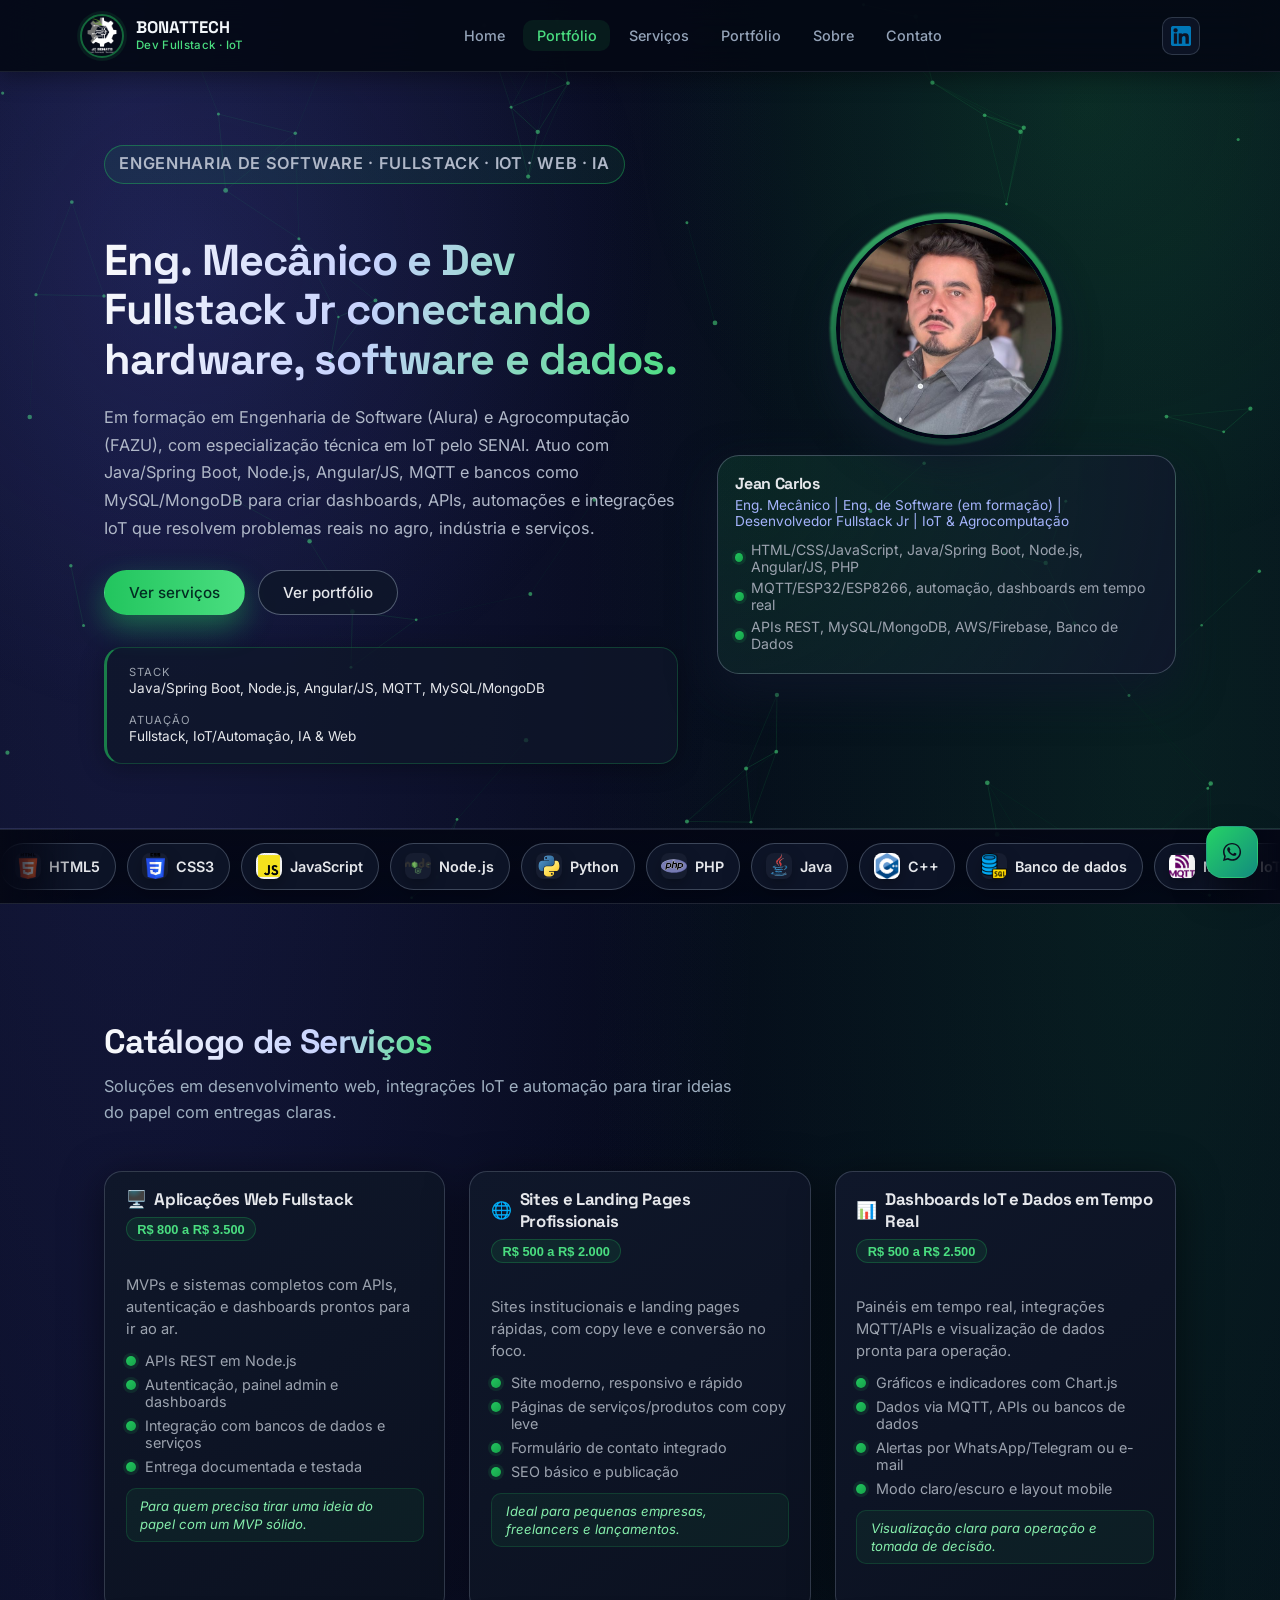
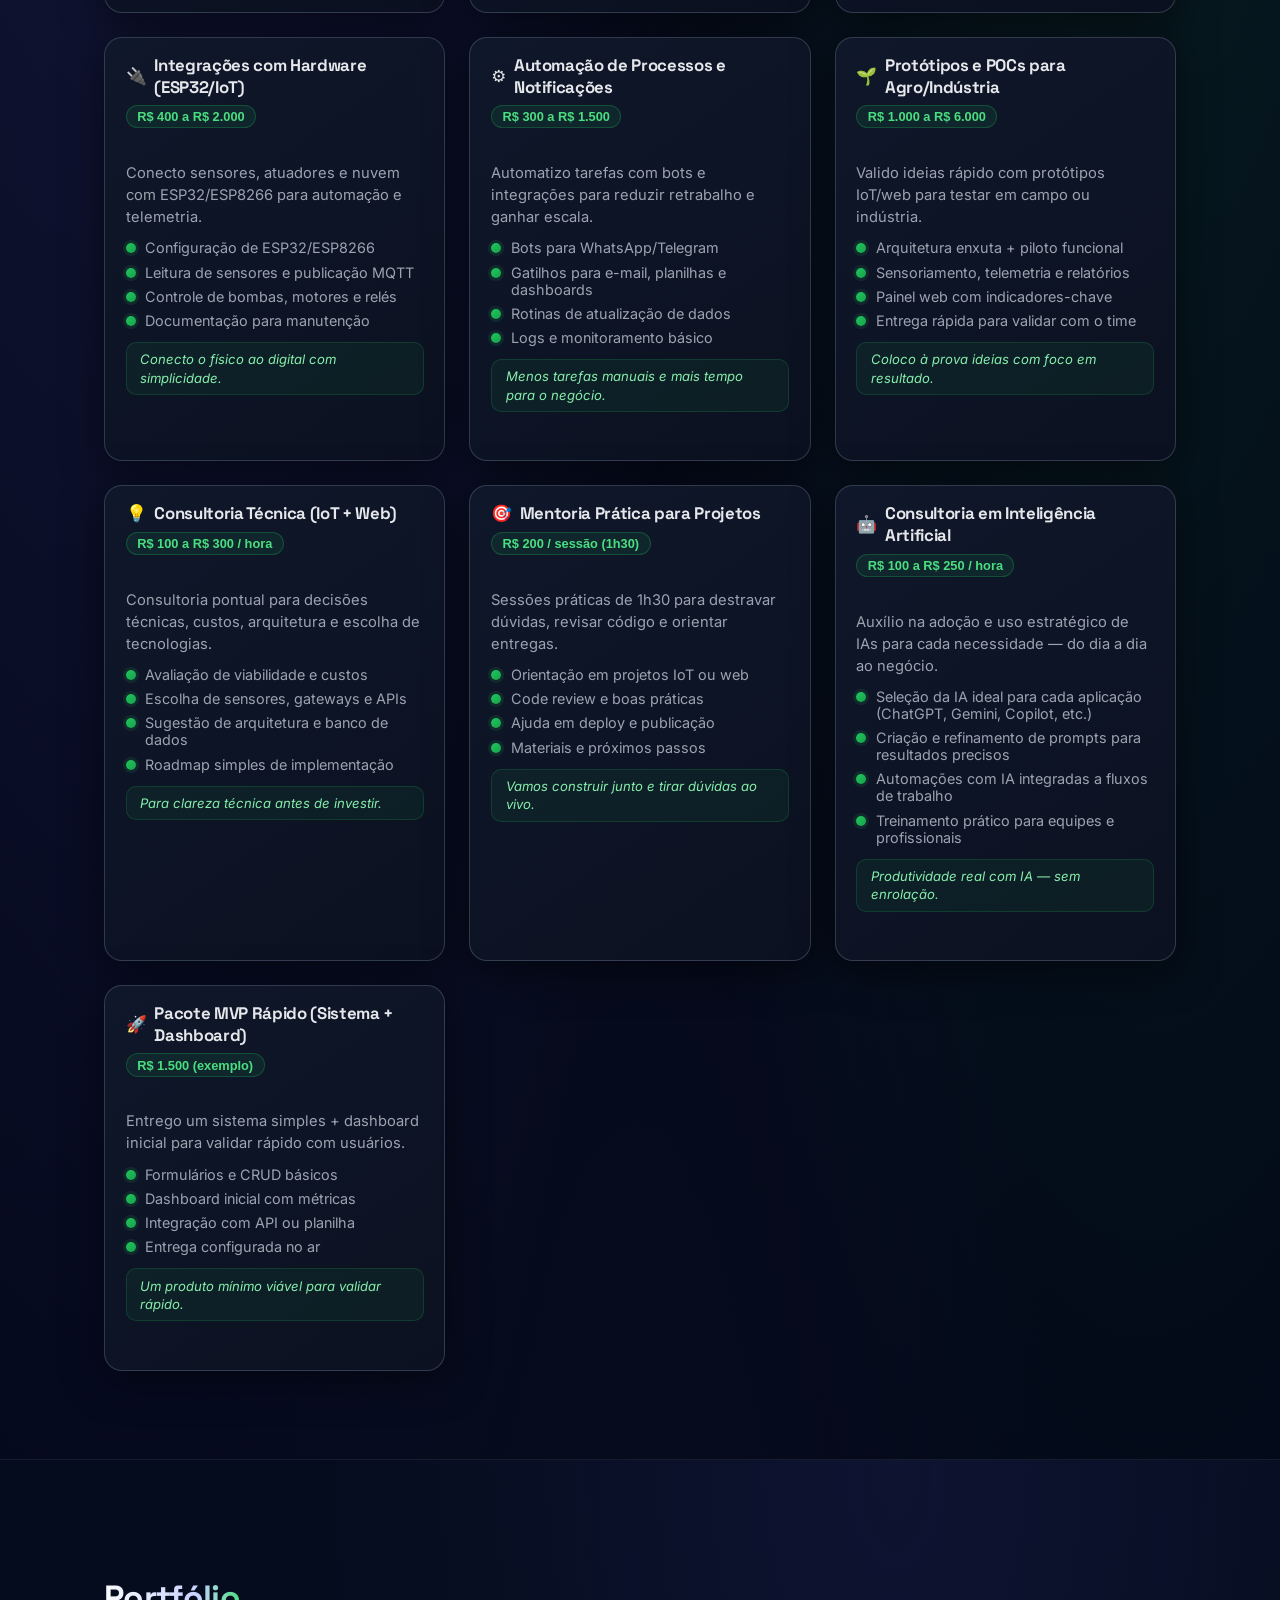
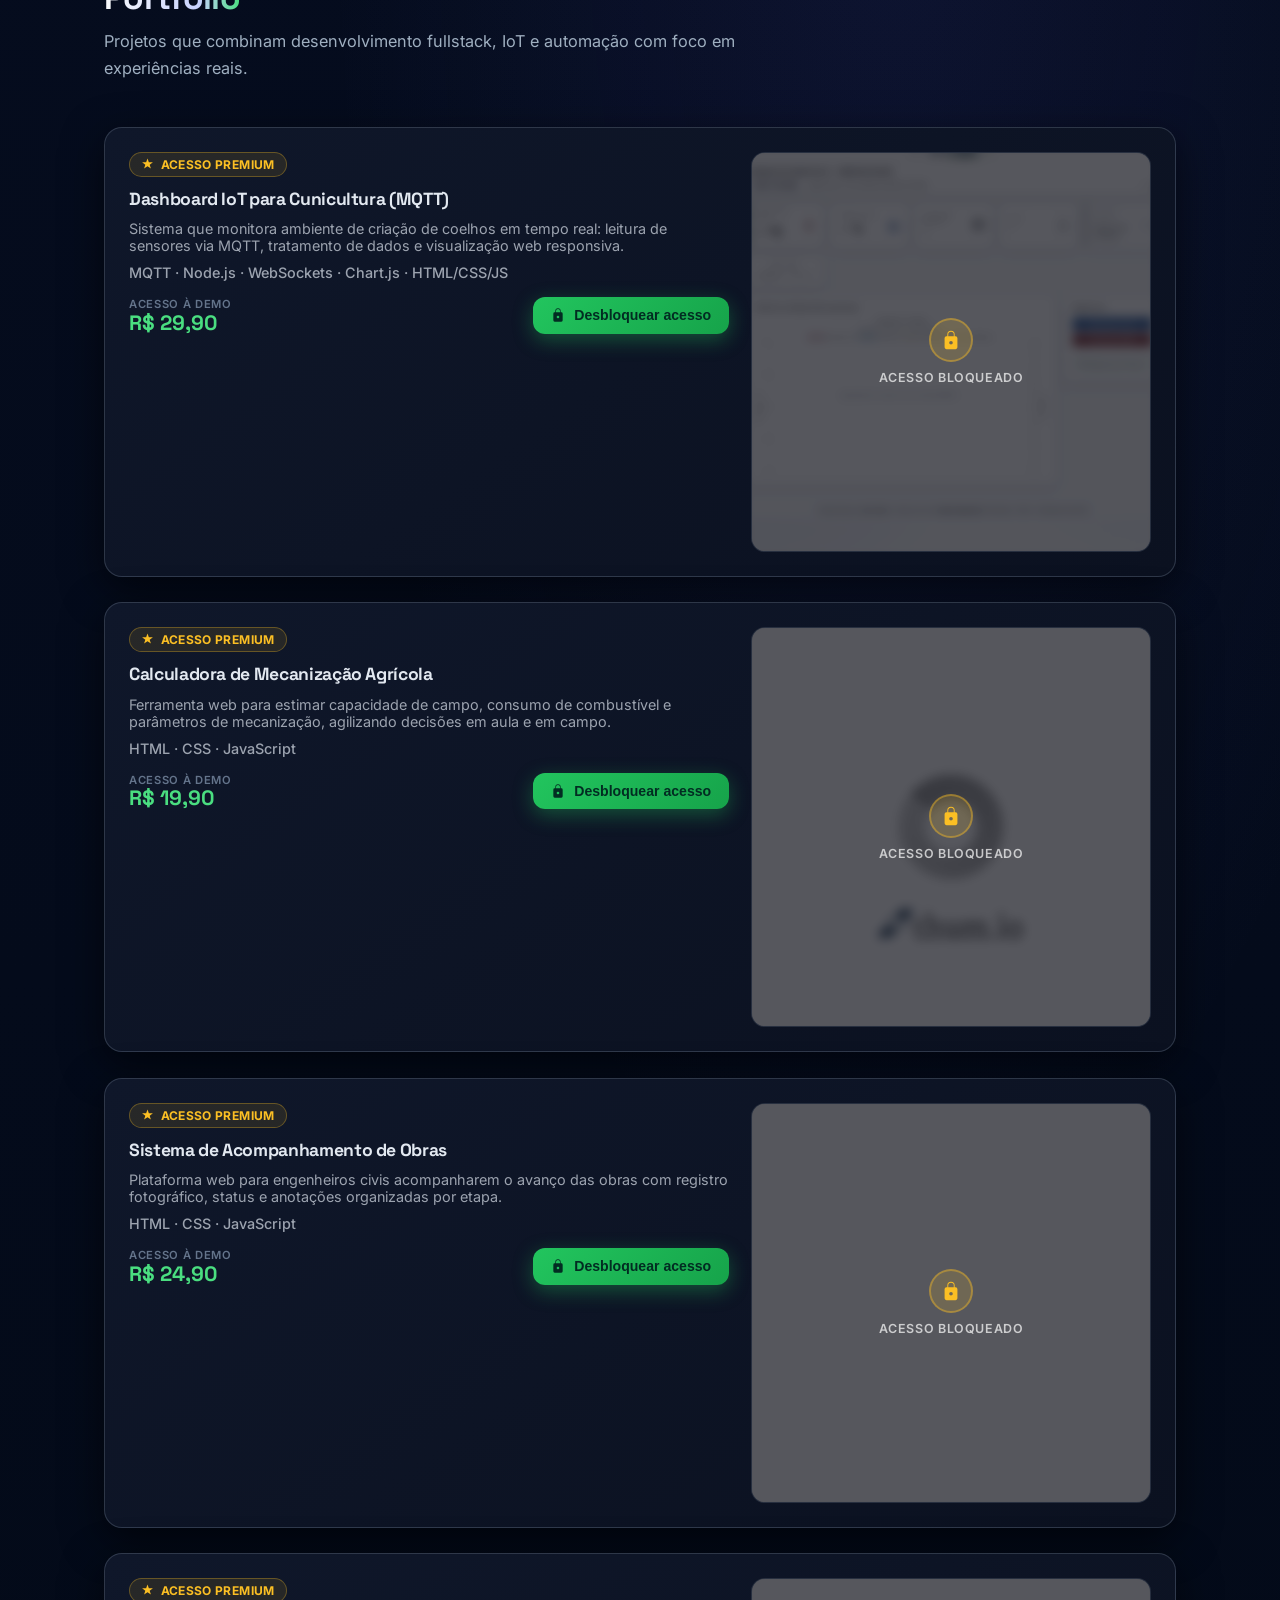
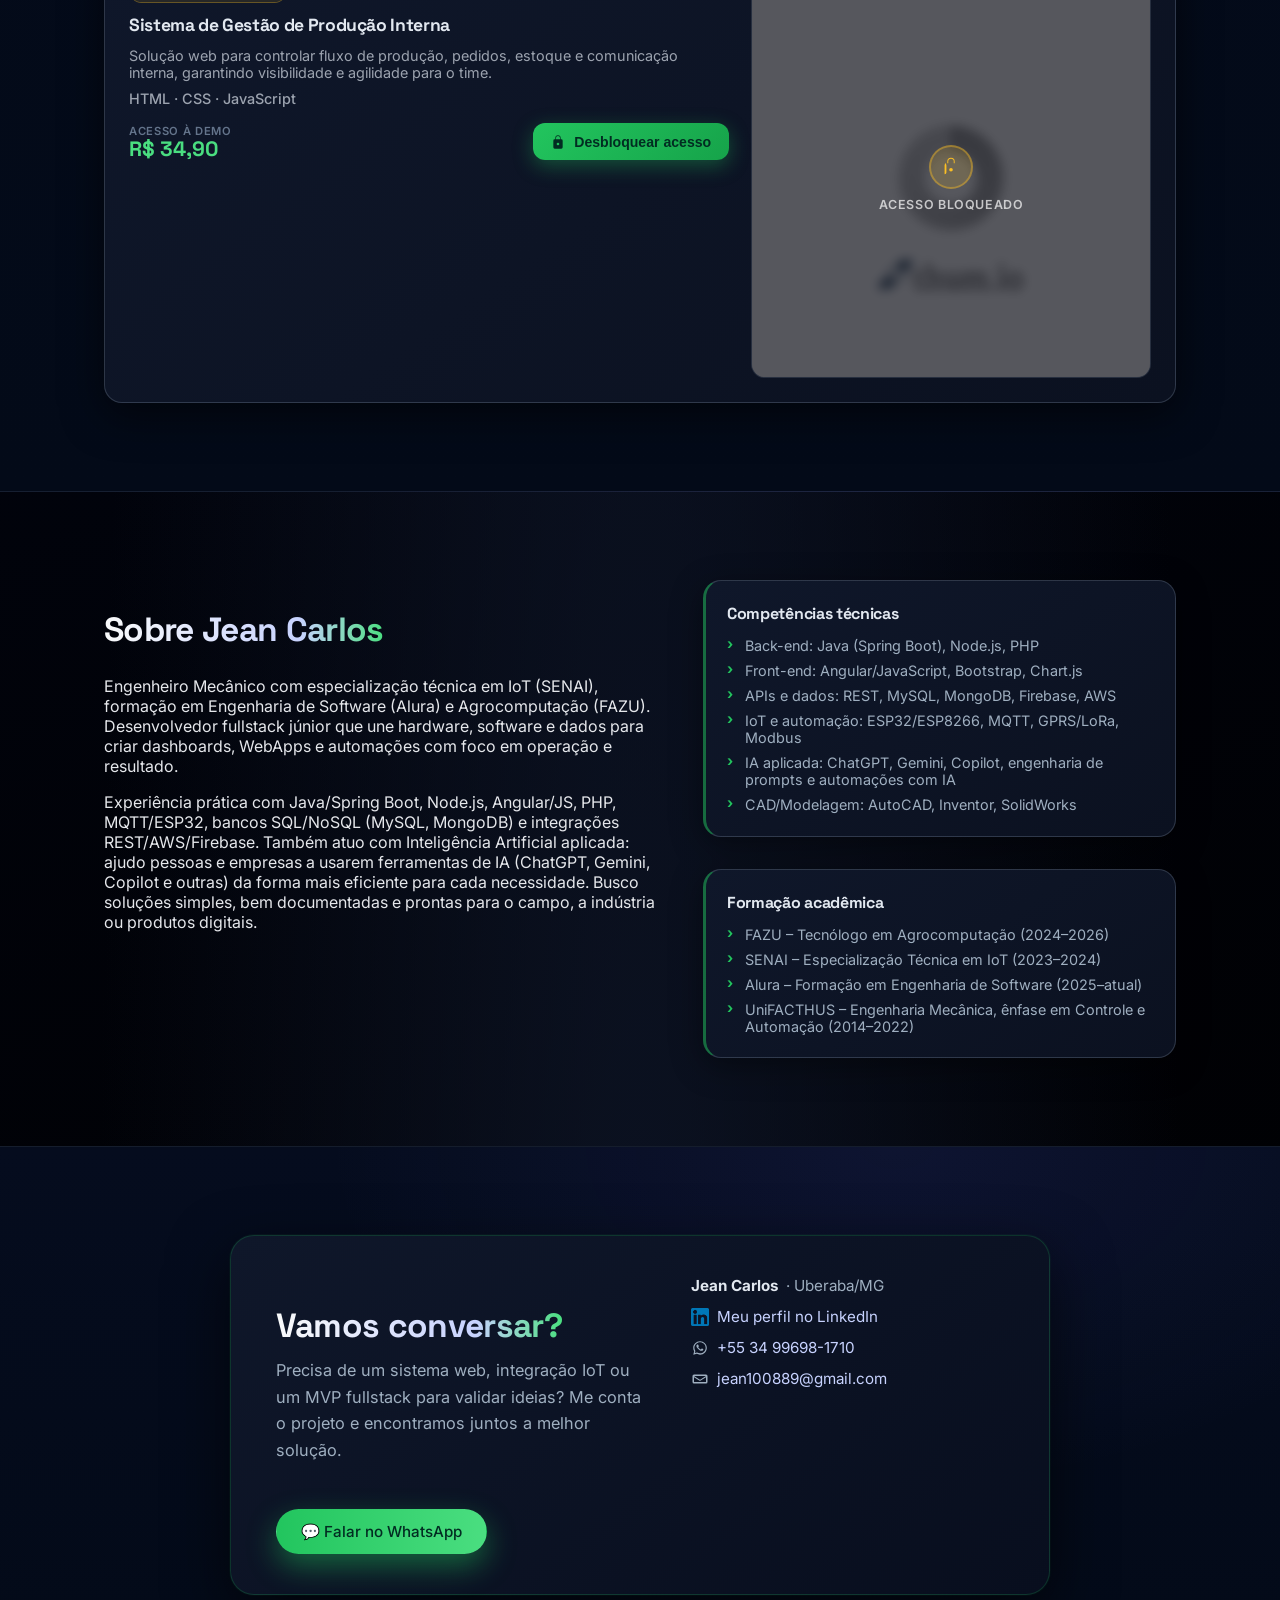
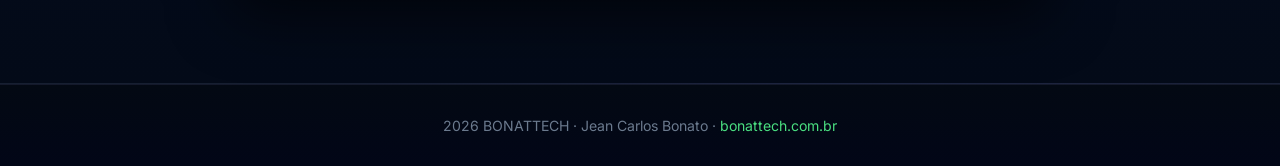
==== portfolio.html @ bfc61e6e "Cria página institucional BONATTECH como index principal - index.html: nova home institucional com h" ====
﻿<!DOCTYPE html>
<html lang="pt-BR">

<head>
  <meta charset="UTF-8" />
  <meta name="viewport" content="width=device-width, initial-scale=1.0" />
  <title>Portfólio | BONATTECH — Jean Carlos Bonato</title>

  <meta name="description"
    content="Jean Carlos - engenheiro de software em formação e desenvolvedor fullstack júnior. Crio aplicações web, dashboards IoT e automações que conectam front-end, back-end e hardware.">
  <meta property="og:type" content="website">
  <meta property="og:title" content="Jean Carlos | Engenharia de Software & Fullstack">
  <meta property="og:description"
    content="Aplicações web, integrações IoT e automação para agro, indústria e produtos digitais.">
  <meta property="og:image" content="https://bonattech.com.br/img/jean.jpg">
  <meta property="og:url" content="https://bonattech.com.br/">
  <meta property="og:locale" content="pt_BR">
  <meta name="twitter:card" content="summary_large_image">
  <meta name="twitter:title" content="Jean Carlos | Engenharia de Software & Fullstack">
  <meta name="twitter:description"
    content="Dev fullstack júnior com IoT. Dashboards, APIs, automação e entregas enxutas.">
  <meta name="twitter:image" content="https://bonattech.com.br/img/jean.jpg">
  <link rel="canonical" href="https://bonattech.com.br/portfolio.html" />

  <link rel="icon" href="img/bonattech.png" type="image/png" />
  <link rel="preconnect" href="https://fonts.googleapis.com">
  <link rel="preconnect" href="https://fonts.gstatic.com" crossorigin>
  <link
    href="https://fonts.googleapis.com/css2?family=Inter:wght@400;500;600;700&family=Space+Grotesk:wght@500;600;700&display=swap"
    rel="stylesheet">
  <link rel="stylesheet" href="style.css" />
  <script type="application/ld+json">
  {
    "@context": "https://schema.org",
    "@type": "Person",
    "name": "Jean Carlos Bonato",
    "url": "https://bonattech.com.br/",
    "image": "https://bonattech.com.br/img/jean.jpg",
    "jobTitle": "Desenvolvedor Fullstack",
    "description": "Engenheiro de software em formação especializado em aplicações web, dashboards IoT e automações.",
    "sameAs": [
      "https://www.linkedin.com/in/jean-carlos-58687bab/"
    ]
  }
  </script>
</head>

<body>
  <!-- Canvas de fundo animado -->
  <canvas class="bg-canvas" id="heroCanvas" aria-hidden="true"></canvas>

  <!-- Overlay do sidebar mobile -->
  <div class="nav-overlay" id="navOverlay"></div>

  <header class="header">
    <div class="container header-content">
      <a href="index.html" class="logo" aria-label="BONATTECH — Página inicial">
        <img src="img/bonattech.png" alt="Logo BONATTECH" class="logo-photo" />
        <div class="logo-text">
          <span class="logo-name">BONATTECH</span>
          <span class="logo-sub">Dev Fullstack · IoT</span>
        </div>
      </a>

      <nav class="nav" id="navMenu" aria-label="Navegação principal">
        <div class="nav-header-mobile">
          <span class="nav-title">Menu</span>
          <button class="nav-close" id="navClose" aria-label="Fechar menu">
            <svg viewBox="0 0 24 24" fill="none" stroke="currentColor" stroke-width="2" stroke-linecap="round">
              <path d="M18 6 6 18M6 6l12 12"/>
            </svg>
          </button>
        </div>

        <a class="nav-link" href="index.html">
          <svg class="nav-icon" viewBox="0 0 24 24" fill="currentColor"><path d="M10 20v-6h4v6h5v-8h3L12 3 2 12h3v8z"/></svg>
          Home
        </a>
        <a class="nav-link" href="#hero" data-section="hero">
          <svg class="nav-icon" viewBox="0 0 24 24" fill="currentColor"><path d="M12 3 3 10h2v9h5v-5h4v5h5v-9h2z"/></svg>
          Portfólio
        </a>
        <a class="nav-link" href="#services" data-section="services">
          <svg class="nav-icon" viewBox="0 0 24 24" fill="currentColor"><path d="M4 4h7v7H4V4zm9 0h7v7h-7V4zM4 13h7v7H4v-7zm9 0h7v7h-7v-7z"/></svg>
          Serviços
        </a>
        <a class="nav-link" href="#portfolio" data-section="portfolio">
          <svg class="nav-icon" viewBox="0 0 24 24" fill="currentColor"><path d="M4 7h16v11H4V7zm3-3h10v2H7V4z"/></svg>
          Portfólio
        </a>
        <a class="nav-link" href="#about" data-section="about">
          <svg class="nav-icon" viewBox="0 0 24 24" fill="currentColor"><path d="M12 12a4 4 0 1 0 0-8 4 4 0 0 0 0 8zm0 2c-4 0-7 2-7 4v1h14v-1c0-2-3-4-7-4z"/></svg>
          Sobre
        </a>
        <a class="nav-link" href="#contact" data-section="contact">
          <svg class="nav-icon" viewBox="0 0 24 24" fill="currentColor"><path d="M4 4h16a2 2 0 0 1 2 2v12a2 2 0 0 1-2 2H4a2 2 0 0 1-2-2V6a2 2 0 0 1 2-2zm0 2v.01L12 13l8-5V6H4zm0 12h16V9.5l-7.55 4.72a1 1 0 0 1-1.1 0L4 9.5V18z"/></svg>
          Contato
        </a>

        <div class="nav-footer-mobile">
          <a href="https://wa.me/5534996981710" target="_blank" rel="noopener" class="nav-cta-mobile">
            💬 Falar no WhatsApp
          </a>
          <a href="https://www.linkedin.com/in/jean-carlos-58687bab/" target="_blank" rel="noopener" class="nav-linkedin-mobile">
            <img src="img/linkedin-icon.png" alt="LinkedIn" />
            LinkedIn
          </a>
        </div>
      </nav>

      <div class="header-actions">
        <a class="header-linkedin" href="https://www.linkedin.com/in/jean-carlos-58687bab/" target="_blank"
          aria-label="LinkedIn de Jean Carlos">
          <img src="img/linkedin-icon.png" alt="LinkedIn" />
        </a>
        <button class="menu-toggle" id="menuToggle" aria-label="Abrir menu de navegação" aria-expanded="false">
          <span class="hamburger-line"></span>
          <span class="hamburger-line"></span>
          <span class="hamburger-line"></span>
        </button>
      </div>
    </div>
  </header>

  <main>
    <!-- Hero / Apresentação -->
    <section class="hero" id="hero">
      <div class="container hero-content">
        <div class="hero-text">
          <p class="hero-tag">Engenharia de Software · Fullstack · IoT · Web · IA</p>
          <h2>Eng. Mecânico e Dev Fullstack Jr conectando hardware, software e dados.</h2>
          <p>
            Em formação em Engenharia de Software (Alura) e Agrocomputação (FAZU), com especialização técnica em IoT
            pelo SENAI.
            Atuo com Java/Spring Boot, Node.js, Angular/JS, MQTT e bancos como MySQL/MongoDB para criar dashboards,
            APIs,
            automações e integrações IoT que resolvem problemas reais no agro, indústria e serviços.
          </p>

          <div class="hero-actions">
            <a href="#services" class="btn primary">Ver serviços</a>
            <a href="#portfolio" class="btn secondary">Ver portfólio</a>
          </div>

          <div class="hero-info-strip">
            <div>
              <span class="strip-label">Stack</span>
              <span class="strip-value">Java/Spring Boot, Node.js, Angular/JS, MQTT, MySQL/MongoDB</span>
            </div>
            <div>
              <span class="strip-label">Atuação</span>
              <span class="strip-value">Fullstack, IoT/Automação, IA & Web</span>
            </div>
          </div>
        </div>

        <div class="hero-right">
          <div class="hero-photo-wrapper">
            <div class="hero-photo-border"></div>
            <img src="img/jean.jpg" alt="Foto de Jean Carlos" class="hero-photo" />
          </div>
          <div class="hero-card hero-card-compact">
            <h3>Jean Carlos</h3>
            <p class="hero-role">
              Eng. Mecânico | Eng. de Software (em formação) | Desenvolvedor Fullstack Jr | IoT & Agrocomputação
            </p>
            <ul>
              <li>HTML/CSS/JavaScript, Java/Spring Boot, Node.js, Angular/JS, PHP</li>
              <li>MQTT/ESP32/ESP8266, automação, dashboards em tempo real</li>
              <li>APIs REST, MySQL/MongoDB, AWS/Firebase, Banco de Dados</li>
            </ul>
          </div>
        </div>
      </div>
    </section>

    <!-- Ticker de tecnologias -->
    <section class="tech-ticker" aria-label="Tecnologias que utilizo">
      <div class="ticker-track">
        <div class="ticker-group">
          <span class="chip">
            <img src="img/html5-icon.png" alt="Logo HTML5" class="chip-img" loading="lazy" />
            HTML5
          </span>
          <span class="chip">
            <img src="img/css-icon.png" alt="Logo CSS3" class="chip-img" loading="lazy" />
            CSS3
          </span>
          <span class="chip">
            <img src="img/js-icon.webp" alt="Logo JavaScript" class="chip-img" loading="lazy" />
            JavaScript
          </span>
          <span class="chip">
            <img src="img/node-icon.png" alt="Logo Node.js" class="chip-img" loading="lazy" />
            Node.js
          </span>
          <span class="chip">
            <img src="img/python-icon.svg" alt="Logo Python" class="chip-img" loading="lazy" />
            Python
          </span>
          <span class="chip">
            <img src="img/php-icon.svg" alt="Logo PHP" class="chip-img" loading="lazy" />
            PHP
          </span>
          <span class="chip">
            <img src="img/java-icon.png" alt="Logo Java" class="chip-img" loading="lazy" />
            Java
          </span>
          <span class="chip">
            <img src="img/cpp-icon.png" alt="Logo C++" class="chip-img" loading="lazy" />
            C++
          </span>
          <span class="chip">
            <img src="img/database-icon.png" alt="Ícone Banco de Dados" class="chip-img" loading="lazy" />
            Banco de dados
          </span>
          <span class="chip">
            <img src="img/mqtt-icon.png" alt="Logo MQTT" class="chip-img" loading="lazy" />
            MQTT / IoT
          </span>
          <span class="chip">
            <img src="img/api-icon.png" alt="Ícone APIs REST" class="chip-img" loading="lazy" />
            APIs REST
          </span>
          <span class="chip">
            🤖 Inteligência Artificial
          </span>
        </div>

        <div class="ticker-group">
          <span class="chip">
            <img src="img/html5-icon.png" alt="Logo HTML5" class="chip-img" loading="lazy" />
            HTML5
          </span>
          <span class="chip">
            <img src="img/css-icon.png" alt="Logo CSS3" class="chip-img" loading="lazy" />
            CSS3
          </span>
          <span class="chip">
            <img src="img/js-icon.webp" alt="Logo JavaScript" class="chip-img" loading="lazy" />
            JavaScript
          </span>
          <span class="chip">
            <img src="img/node-icon.png" alt="Logo Node.js" class="chip-img" loading="lazy" />
            Node.js
          </span>
          <span class="chip">
            <img src="img/python-icon.svg" alt="Logo Python" class="chip-img" loading="lazy" />
            Python
          </span>
          <span class="chip">
            <img src="img/php-icon.svg" alt="Logo PHP" class="chip-img" loading="lazy" />
            PHP
          </span>
          <span class="chip">
            <img src="img/java-icon.png" alt="Logo Java" class="chip-img" loading="lazy" />
            Java
          </span>
          <span class="chip">
            <img src="img/cpp-icon.png" alt="Logo C++" class="chip-img" loading="lazy" />
            C++
          </span>
          <span class="chip">
            <img src="img/database-icon.png" alt="Ícone Banco de Dados" class="chip-img" loading="lazy" />
            Banco de dados
          </span>
          <span class="chip">
            <img src="img/mqtt-icon.png" alt="Logo MQTT" class="chip-img" loading="lazy" />
            MQTT / IoT
          </span>
          <span class="chip">
            <img src="img/api-icon.png" alt="Ícone APIs REST" class="chip-img" loading="lazy" />
            APIs REST
          </span>
          <span class="chip">
            🤖 Inteligência Artificial
          </span>
        </div>
      </div>
    </section>

    <!-- Serviços -->
    <section class="section" id="services">
      <div class="container">
        <h2 class="section-title">Catálogo de Serviços</h2>
        <p class="section-subtitle">
          Soluções em desenvolvimento web, integrações IoT e automação para tirar ideias do papel com entregas claras.
        </p>

        <div class="cards-grid">
          <article class="card service-card">
            <button class="card-header" type="button" aria-expanded="false">
              <div class="card-heading">
                <h3><span>🖥️</span> Aplicações Web Fullstack</h3>
                <p class="card-price">R$ 800 a R$ 3.500</p>
              </div>
              <span class="card-toggle" aria-hidden="true">▼</span>
            </button>
            <div class="card-body">
              <p class="card-desc">
                MVPs e sistemas completos com APIs, autenticação e dashboards prontos para ir ao ar.
              </p>
              <ul class="card-list">
                <li>APIs REST em Node.js</li>
                <li>Autenticação, painel admin e dashboards</li>
                <li>Integração com bancos de dados e serviços</li>
                <li>Entrega documentada e testada</li>
              </ul>
              <p class="card-tag">Para quem precisa tirar uma ideia do papel com um MVP sólido.</p>
            </div>
          </article>

          <article class="card service-card">
            <button class="card-header" type="button" aria-expanded="false">
              <div class="card-heading">
                <h3><span>🌐</span> Sites e Landing Pages Profissionais</h3>
                <p class="card-price">R$ 500 a R$ 2.000</p>
              </div>
              <span class="card-toggle" aria-hidden="true">▼</span>
            </button>
            <div class="card-body">
              <p class="card-desc">
                Sites institucionais e landing pages rápidas, com copy leve e conversão no foco.
              </p>
              <ul class="card-list">
                <li>Site moderno, responsivo e rápido</li>
                <li>Páginas de serviços/produtos com copy leve</li>
                <li>Formulário de contato integrado</li>
                <li>SEO básico e publicação</li>
              </ul>
              <p class="card-tag">Ideal para pequenas empresas, freelancers e lançamentos.</p>
            </div>
          </article>

          <article class="card service-card">
            <button class="card-header" type="button" aria-expanded="false">
              <div class="card-heading">
                <h3><span>📊</span> Dashboards IoT e Dados em Tempo Real</h3>
                <p class="card-price">R$ 500 a R$ 2.500</p>
              </div>
              <span class="card-toggle" aria-hidden="true">▼</span>
            </button>
            <div class="card-body">
              <p class="card-desc">
                Painéis em tempo real, integrações MQTT/APIs e visualização de dados pronta para operação.
              </p>
              <ul class="card-list">
                <li>Gráficos e indicadores com Chart.js</li>
                <li>Dados via MQTT, APIs ou bancos de dados</li>
                <li>Alertas por WhatsApp/Telegram ou e-mail</li>
                <li>Modo claro/escuro e layout mobile</li>
              </ul>
              <p class="card-tag">Visualização clara para operação e tomada de decisão.</p>
            </div>
          </article>

          <article class="card service-card">
            <button class="card-header" type="button" aria-expanded="false">
              <div class="card-heading">
                <h3><span>🔌</span> Integrações com Hardware (ESP32/IoT)</h3>
                <p class="card-price">R$ 400 a R$ 2.000</p>
              </div>
              <span class="card-toggle" aria-hidden="true">▼</span>
            </button>
            <div class="card-body">
              <p class="card-desc">
                Conecto sensores, atuadores e nuvem com ESP32/ESP8266 para automação e telemetria.
              </p>
              <ul class="card-list">
                <li>Configuração de ESP32/ESP8266</li>
                <li>Leitura de sensores e publicação MQTT</li>
                <li>Controle de bombas, motores e relés</li>
                <li>Documentação para manutenção</li>
              </ul>
              <p class="card-tag">Conecto o físico ao digital com simplicidade.</p>
            </div>
          </article>

          <article class="card service-card">
            <button class="card-header" type="button" aria-expanded="false">
              <div class="card-heading">
                <h3><span>⚙️</span> Automação de Processos e Notificações</h3>
                <p class="card-price">R$ 300 a R$ 1.500</p>
              </div>
              <span class="card-toggle" aria-hidden="true">▼</span>
            </button>
            <div class="card-body">
              <p class="card-desc">
                Automatizo tarefas com bots e integrações para reduzir retrabalho e ganhar escala.
              </p>
              <ul class="card-list">
                <li>Bots para WhatsApp/Telegram</li>
                <li>Gatilhos para e-mail, planilhas e dashboards</li>
                <li>Rotinas de atualização de dados</li>
                <li>Logs e monitoramento básico</li>
              </ul>
              <p class="card-tag">Menos tarefas manuais e mais tempo para o negócio.</p>
            </div>
          </article>

          <article class="card service-card">
            <button class="card-header" type="button" aria-expanded="false">
              <div class="card-heading">
                <h3><span>🌱</span> Protótipos e POCs para Agro/Indústria</h3>
                <p class="card-price">R$ 1.000 a R$ 6.000</p>
              </div>
              <span class="card-toggle" aria-hidden="true">▼</span>
            </button>
            <div class="card-body">
              <p class="card-desc">
                Valido ideias rápido com protótipos IoT/web para testar em campo ou indústria.
              </p>
              <ul class="card-list">
                <li>Arquitetura enxuta + piloto funcional</li>
                <li>Sensoriamento, telemetria e relatórios</li>
                <li>Painel web com indicadores-chave</li>
                <li>Entrega rápida para validar com o time</li>
              </ul>
              <p class="card-tag">Coloco à prova ideias com foco em resultado.</p>
            </div>
          </article>

          <article class="card service-card">
            <button class="card-header" type="button" aria-expanded="false">
              <div class="card-heading">
                <h3><span>💡</span> Consultoria Técnica (IoT + Web)</h3>
                <p class="card-price">R$ 100 a R$ 300 / hora</p>
              </div>
              <span class="card-toggle" aria-hidden="true">▼</span>
            </button>
            <div class="card-body">
              <p class="card-desc">
                Consultoria pontual para decisões técnicas, custos, arquitetura e escolha de tecnologias.
              </p>
              <ul class="card-list">
                <li>Avaliação de viabilidade e custos</li>
                <li>Escolha de sensores, gateways e APIs</li>
                <li>Sugestão de arquitetura e banco de dados</li>
                <li>Roadmap simples de implementação</li>
              </ul>
              <p class="card-tag">Para clareza técnica antes de investir.</p>
            </div>
          </article>

          <article class="card service-card">
            <button class="card-header" type="button" aria-expanded="false">
              <div class="card-heading">
                <h3><span>🎯</span> Mentoria Prática para Projetos</h3>
                <p class="card-price">R$ 200 / sessão (1h30)</p>
              </div>
              <span class="card-toggle" aria-hidden="true">▼</span>
            </button>
            <div class="card-body">
              <p class="card-desc">
                Sessões práticas de 1h30 para destravar dúvidas, revisar código e orientar entregas.
              </p>
              <ul class="card-list">
                <li>Orientação em projetos IoT ou web</li>
                <li>Code review e boas práticas</li>
                <li>Ajuda em deploy e publicação</li>
                <li>Materiais e próximos passos</li>
              </ul>
              <p class="card-tag">Vamos construir junto e tirar dúvidas ao vivo.</p>
            </div>
          </article>

          <article class="card service-card">
            <button class="card-header" type="button" aria-expanded="false">
              <div class="card-heading">
                <h3><span>🤖</span> Consultoria em Inteligência Artificial</h3>
                <p class="card-price">R$ 100 a R$ 250 / hora</p>
              </div>
              <span class="card-toggle" aria-hidden="true">▼</span>
            </button>
            <div class="card-body">
              <p class="card-desc">
                Auxílio na adoção e uso estratégico de IAs para cada necessidade — do dia a dia ao negócio.
              </p>
              <ul class="card-list">
                <li>Seleção da IA ideal para cada aplicação (ChatGPT, Gemini, Copilot, etc.)</li>
                <li>Criação e refinamento de prompts para resultados precisos</li>
                <li>Automações com IA integradas a fluxos de trabalho</li>
                <li>Treinamento prático para equipes e profissionais</li>
              </ul>
              <p class="card-tag">Produtividade real com IA — sem enrolação.</p>
            </div>
          </article>

          <article class="card service-card">
            <button class="card-header" type="button" aria-expanded="false">
              <div class="card-heading">
                <h3><span>🚀</span> Pacote MVP Rápido (Sistema + Dashboard)</h3>
                <p class="card-price">R$ 1.500 (exemplo)</p>
              </div>
              <span class="card-toggle" aria-hidden="true">▼</span>
            </button>
            <div class="card-body">
              <p class="card-desc">
                Entrego um sistema simples + dashboard inicial para validar rápido com usuários.
              </p>
              <ul class="card-list">
                <li>Formulários e CRUD básicos</li>
                <li>Dashboard inicial com métricas</li>
                <li>Integração com API ou planilha</li>
                <li>Entrega configurada no ar</li>
              </ul>
              <p class="card-tag">Um produto mínimo viável para validar rápido.</p>
            </div>
          </article>
        </div>
      </div>
    </section>

    <!-- Portfólio -->
    <section class="section section-alt" id="portfolio">
      <div class="container">
        <h2 class="section-title">Portfólio</h2>
        <p class="section-subtitle">
          Projetos que combinam desenvolvimento fullstack, IoT e automação com foco em experiências reais.
        </p>

        <div class="portfolio-grid">

          <!-- Projeto 1 -->
          <article class="portfolio-item premium-item"
            data-project="Dashboard IoT para Cunicultura (MQTT)"
            data-price="R$ 29,90"
            data-demo="https://cunicultura.onrender.com/"
            data-desc="Acesso completo à demo do sistema de monitoramento em tempo real via MQTT.">
            <div class="portfolio-info">
              <div class="premium-badge">
                <svg viewBox="0 0 24 24" fill="currentColor" aria-hidden="true"><path d="M12 1 9.5 8H2l6 4.5-2.3 7L12 15l6.3 4.5-2.3-7L22 8h-7.5z"/></svg>
                Acesso Premium
              </div>
              <h3>Dashboard IoT para Cunicultura (MQTT)</h3>
              <p>
                Sistema que monitora ambiente de criação de coelhos em tempo real:
                leitura de sensores via MQTT, tratamento de dados e visualização web responsiva.
              </p>
              <p class="portfolio-tech">MQTT · Node.js · WebSockets · Chart.js · HTML/CSS/JS</p>
              <div class="premium-footer">
                <div class="premium-price-tag">
                  <span class="price-label">Acesso à demo</span>
                  <span class="price-value">R$ 29,90</span>
                </div>
                <button class="btn unlock-btn" type="button">
                  <svg viewBox="0 0 24 24" fill="currentColor" aria-hidden="true"><path d="M17 8h-1V6A4 4 0 0 0 8 6v2H7a2 2 0 0 0-2 2v10a2 2 0 0 0 2 2h10a2 2 0 0 0 2-2V10a2 2 0 0 0-2-2zm-5 9a2 2 0 1 1 0-4 2 2 0 0 1 0 4zm3-9H9V6a3 3 0 0 1 6 0v2z"/></svg>
                  Desbloquear acesso
                </button>
              </div>
            </div>
            <div class="portfolio-thumb-locked">
              <img src="img/port-1.jpg" alt="Preview do dashboard IoT para Cunicultura" loading="lazy" />
              <div class="thumb-blur-overlay">
                <div class="thumb-lock-icon">
                  <svg viewBox="0 0 24 24" fill="currentColor"><path d="M17 8h-1V6A4 4 0 0 0 8 6v2H7a2 2 0 0 0-2 2v10a2 2 0 0 0 2 2h10a2 2 0 0 0 2-2V10a2 2 0 0 0-2-2zm-5 9a2 2 0 1 1 0-4 2 2 0 0 1 0 4zm3-9H9V6a3 3 0 0 1 6 0v2z"/></svg>
                </div>
                <span>Acesso bloqueado</span>
              </div>
            </div>
          </article>

          <!-- Projeto 2 -->
          <article class="portfolio-item premium-item"
            data-project="Calculadora de Mecanização Agrícola"
            data-price="R$ 19,90"
            data-demo="https://calculos-mecanizacao.onrender.com"
            data-desc="Acesso completo à ferramenta de cálculos para mecanização agrícola.">
            <div class="portfolio-info">
              <div class="premium-badge">
                <svg viewBox="0 0 24 24" fill="currentColor" aria-hidden="true"><path d="M12 1 9.5 8H2l6 4.5-2.3 7L12 15l6.3 4.5-2.3-7L22 8h-7.5z"/></svg>
                Acesso Premium
              </div>
              <h3>Calculadora de Mecanização Agrícola</h3>
              <p>
                Ferramenta web para estimar capacidade de campo, consumo de combustível e parâmetros de mecanização,
                agilizando decisões em aula e em campo.
              </p>
              <p class="portfolio-tech">HTML · CSS · JavaScript</p>
              <div class="premium-footer">
                <div class="premium-price-tag">
                  <span class="price-label">Acesso à demo</span>
                  <span class="price-value">R$ 19,90</span>
                </div>
                <button class="btn unlock-btn" type="button">
                  <svg viewBox="0 0 24 24" fill="currentColor" aria-hidden="true"><path d="M17 8h-1V6A4 4 0 0 0 8 6v2H7a2 2 0 0 0-2 2v10a2 2 0 0 0 2 2h10a2 2 0 0 0 2-2V10a2 2 0 0 0-2-2zm-5 9a2 2 0 1 1 0-4 2 2 0 0 1 0 4zm3-9H9V6a3 3 0 0 1 6 0v2z"/></svg>
                  Desbloquear acesso
                </button>
              </div>
            </div>
            <div class="portfolio-thumb-locked">
              <img src="img/port-2.jpg" alt="Preview da Calculadora de Mecanização Agrícola" loading="lazy" />
              <div class="thumb-blur-overlay">
                <div class="thumb-lock-icon">
                  <svg viewBox="0 0 24 24" fill="currentColor"><path d="M17 8h-1V6A4 4 0 0 0 8 6v2H7a2 2 0 0 0-2 2v10a2 2 0 0 0 2 2h10a2 2 0 0 0 2-2V10a2 2 0 0 0-2-2zm-5 9a2 2 0 1 1 0-4 2 2 0 0 1 0 4zm3-9H9V6a3 3 0 0 1 6 0v2z"/></svg>
                </div>
                <span>Acesso bloqueado</span>
              </div>
            </div>
          </article>

          <!-- Projeto 3 -->
          <article class="portfolio-item premium-item"
            data-project="Sistema de Acompanhamento de Obras"
            data-price="R$ 24,90"
            data-demo="https://acompanhamento-obras.onrender.com"
            data-desc="Acesso completo à plataforma de acompanhamento de obras com registro fotográfico.">
            <div class="portfolio-info">
              <div class="premium-badge">
                <svg viewBox="0 0 24 24" fill="currentColor" aria-hidden="true"><path d="M12 1 9.5 8H2l6 4.5-2.3 7L12 15l6.3 4.5-2.3-7L22 8h-7.5z"/></svg>
                Acesso Premium
              </div>
              <h3>Sistema de Acompanhamento de Obras</h3>
              <p>
                Plataforma web para engenheiros civis acompanharem o avanço das obras com registro fotográfico,
                status e anotações organizadas por etapa.
              </p>
              <p class="portfolio-tech">HTML · CSS · JavaScript</p>
              <div class="premium-footer">
                <div class="premium-price-tag">
                  <span class="price-label">Acesso à demo</span>
                  <span class="price-value">R$ 24,90</span>
                </div>
                <button class="btn unlock-btn" type="button">
                  <svg viewBox="0 0 24 24" fill="currentColor" aria-hidden="true"><path d="M17 8h-1V6A4 4 0 0 0 8 6v2H7a2 2 0 0 0-2 2v10a2 2 0 0 0 2 2h10a2 2 0 0 0 2-2V10a2 2 0 0 0-2-2zm-5 9a2 2 0 1 1 0-4 2 2 0 0 1 0 4zm3-9H9V6a3 3 0 0 1 6 0v2z"/></svg>
                  Desbloquear acesso
                </button>
              </div>
            </div>
            <div class="portfolio-thumb-locked">
              <img src="img/port-3.jpg" alt="Preview do Sistema de Acompanhamento de Obras" loading="lazy" />
              <div class="thumb-blur-overlay">
                <div class="thumb-lock-icon">
                  <svg viewBox="0 0 24 24" fill="currentColor"><path d="M17 8h-1V6A4 4 0 0 0 8 6v2H7a2 2 0 0 0-2 2v10a2 2 0 0 0 2 2h10a2 2 0 0 0 2-2V10a2 2 0 0 0-2-2zm-5 9a2 2 0 1 1 0-4 2 2 0 0 1 0 4zm3-9H9V6a3 3 0 0 1 6 0v2z"/></svg>
                </div>
                <span>Acesso bloqueado</span>
              </div>
            </div>
          </article>

          <!-- Projeto 4 -->
          <article class="portfolio-item premium-item"
            data-project="Sistema de Gestão de Produção Interna"
            data-price="R$ 34,90"
            data-demo="https://sis-gest-ped-int-gi.onrender.com"
            data-desc="Acesso completo ao sistema de controle de produção, pedidos e estoque.">
            <div class="portfolio-info">
              <div class="premium-badge">
                <svg viewBox="0 0 24 24" fill="currentColor" aria-hidden="true"><path d="M12 1 9.5 8H2l6 4.5-2.3 7L12 15l6.3 4.5-2.3-7L22 8h-7.5z"/></svg>
                Acesso Premium
              </div>
              <h3>Sistema de Gestão de Produção Interna</h3>
              <p>
                Solução web para controlar fluxo de produção, pedidos, estoque e comunicação interna,
                garantindo visibilidade e agilidade para o time.
              </p>
              <p class="portfolio-tech">HTML · CSS · JavaScript</p>
              <div class="premium-footer">
                <div class="premium-price-tag">
                  <span class="price-label">Acesso à demo</span>
                  <span class="price-value">R$ 34,90</span>
                </div>
                <button class="btn unlock-btn" type="button">
                  <svg viewBox="0 0 24 24" fill="currentColor" aria-hidden="true"><path d="M17 8h-1V6A4 4 0 0 0 8 6v2H7a2 2 0 0 0-2 2v10a2 2 0 0 0 2 2h10a2 2 0 0 0 2-2V10a2 2 0 0 0-2-2zm-5 9a2 2 0 1 1 0-4 2 2 0 0 1 0 4zm3-9H9V6a3 3 0 0 1 6 0v2z"/></svg>
                  Desbloquear acesso
                </button>
              </div>
            </div>
            <div class="portfolio-thumb-locked">
              <img src="img/port-4.jpg" alt="Preview do Sistema de Gestão de Produção Interna" loading="lazy" />
              <div class="thumb-blur-overlay">
                <div class="thumb-lock-icon">
                  <svg viewBox="0 0 24 24" fill="currentColor"><path d="M17 8h-1V6A4 4 0 0 0 8 6v2H7a2 2 0 0 0-2 2v10a2 2 0 0 0 2-2V10a2 2 0 0 0-2-2zm-5 9a2 2 0 1 1 0-4 2 2 0 0 1 0 4zm3-9H9V6a3 3 0 0 1 6 0v2z"/></svg>
                </div>
                <span>Acesso bloqueado</span>
              </div>
            </div>
          </article>

        </div>
      </div>
    </section>

    <!-- Sobre -->
    <section class="section" id="about">
      <div class="container about-grid">
        <div>
          <h2 class="section-title">Sobre Jean Carlos</h2>
          <p>
            Engenheiro Mecânico com especialização técnica em IoT (SENAI), formação em Engenharia de Software (Alura)
            e Agrocomputação (FAZU). Desenvolvedor fullstack júnior que une hardware, software e dados para criar
            dashboards, WebApps e automações com foco em operação e resultado.
          </p>
          <p>
            Experiência prática com Java/Spring Boot, Node.js, Angular/JS, PHP, MQTT/ESP32, bancos SQL/NoSQL (MySQL,
            MongoDB) e integrações REST/AWS/Firebase. Também atuo com Inteligência Artificial aplicada: ajudo pessoas e
            empresas a usarem ferramentas de IA (ChatGPT, Gemini, Copilot e outras) da forma mais eficiente para cada
            necessidade. Busco soluções simples, bem documentadas e prontas para o campo, a indústria ou produtos digitais.
          </p>
        </div>

        <div class="about-box">
          <h3>Competências técnicas</h3>
          <ul>
            <li>Back-end: Java (Spring Boot), Node.js, PHP</li>
            <li>Front-end: Angular/JavaScript, Bootstrap, Chart.js</li>
            <li>APIs e dados: REST, MySQL, MongoDB, Firebase, AWS</li>
            <li>IoT e automação: ESP32/ESP8266, MQTT, GPRS/LoRa, Modbus</li>
            <li>IA aplicada: ChatGPT, Gemini, Copilot, engenharia de prompts e automações com IA</li>
            <li>CAD/Modelagem: AutoCAD, Inventor, SolidWorks</li>
          </ul>
        </div>

        <div class="about-box">
          <h3>Formação acadêmica</h3>
          <ul>
            <li>FAZU – Tecnólogo em Agrocomputação (2024–2026)</li>
            <li>SENAI – Especialização Técnica em IoT (2023–2024)</li>
            <li>Alura – Formação em Engenharia de Software (2025–atual)</li>
            <li>UniFACTHUS – Engenharia Mecânica, ênfase em Controle e Automação (2014–2022)</li>
          </ul>
        </div>
      </div>
    </section>

    <!-- Contato -->
    <section class="section section-alt" id="contact">
      <div class="container contact-grid">
        <div class="contact-card">
          <div class="contact-text">
            <h2 class="section-title">Vamos conversar?</h2>
            <p class="section-subtitle">
              Precisa de um sistema web, integração IoT ou um MVP fullstack para validar ideias?
              Me conta o projeto e encontramos juntos a melhor solução.
            </p>
            <a class="btn primary contact-cta" href="https://wa.me/5534996981710" target="_blank" rel="noopener">
              💬 Falar no WhatsApp
            </a>
          </div>

          <div class="contact-details">
            <ul class="contact-list">
              <li><strong style="color:#e2e8f0">Jean Carlos</strong> · Uberaba/MG</li>

              <!-- LinkedIn -->
              <li>
                <span class="contact-icon">
                  <img src="img/linkedin-icon.png" alt="LinkedIn" />
                </span>
                <a href="https://www.linkedin.com/in/jean-carlos-58687bab/" target="_blank" class="contact-link">
                  Meu perfil no LinkedIn
                </a>
              </li>

              <!-- WhatsApp -->
              <li>
                <span class="contact-icon">
                  <svg viewBox="0 0 32 32" aria-hidden="true">
                    <path fill="currentColor"
                      d="M16.04 4c-6.65 0-12.05 5.35-12.05 11.95 0 2.11.55 4.17 1.6 5.99L4 28l6.28-1.65a12.1 12.1 0 0 0 5.76 1.45h.01c6.65 0 12.05-5.35 12.05-11.95C28.1 9.35 22.7 4 16.04 4Zm-.02 21.52c-1.8 0-3.56-.48-5.1-1.4l-.36-.21-3.74.98 1-3.64-.24-.37a9.95 9.95 0 0 1-1.52-5.32c0-5.5 4.49-9.97 10-9.97 2.67 0 5.18 1.03 7.07 2.9a9.86 9.86 0 0 1 2.93 7.06c0 5.5-4.49 9.97-10 9.97Zm5.62-7.46c-.31-.15-1.84-.91-2.13-1.01-.29-.11-.5-.16-.71.15-.21.31-.82 1.01-1 1.22-.18.2-.37.23-.68.08-.31-.15-1.32-.48-2.5-1.53-.92-.82-1.54-1.83-1.72-2.14-.18-.31-.02-.48.13-.63.14-.14.31-.37.47-.56.16-.18.21-.31.31-.52.1-.2.05-.38-.03-.53-.08-.15-.71-1.7-.97-2.33-.26-.63-.52-.54-.71-.55l-.61-.01c-.2 0-.52.08-.8.38-.27.31-1.05 1.03-1.05 2.52s1.08 2.92 1.23 3.12c.15.21 2.11 3.23 5.1 4.52.71.31 1.26.5 1.69.64.71.23 1.36.2 1.87.12.57-.08 1.84-.75 2.1-1.47.26-.72.26-1.34.18-1.47-.08-.13-.29-.21-.61-.36Z" />
                  </svg>
                </span>
                <a href="https://wa.me/5534996981710" target="_blank" class="contact-link">
                  +55 34 99698-1710
                </a>
              </li>

              <!-- Email -->
              <li>
                <span class="contact-icon">
                  <svg viewBox="0 0 24 24" aria-hidden="true">
                    <path fill="currentColor"
                      d="M4 6h16a2 2 0 0 1 2 2v8a2 2 0 0 1-2 2H4a2 2 0 0 1-2-2V8a2 2 0 0 1 2-2zm0 2v.01L12 13l8-5V8H4zm0 8h16V9.5l-7.55 4.72a1 1 0 0 1-1.1 0L4 9.5V16z" />
                  </svg>
                </span>
                <a href="mailto:jean100889@gmail.com" class="contact-link">
                  jean100889@gmail.com
                </a>
              </li>
            </ul>
          </div>

        </div>
      </div>
    </section>

  </main>

  <footer class="footer">
    <div class="container footer-content">
      <p><span id="year"></span> BONATTECH · Jean Carlos Bonato · <a href="index.html" style="color:#4ade80;text-decoration:none;">bonattech.com.br</a></p>
    </div>
  </footer>

  <!-- Botão flutuante (desktop/tablet) -->
  <div class="float-actions" aria-label="Ações rápidas">
    <a class="float-btn whatsapp" href="https://wa.me/5534996981710" target="_blank"
      aria-label="Falar comigo no WhatsApp">
      <svg class="icon" viewBox="0 0 32 32" aria-hidden="true">
        <path fill="currentColor"
          d="M16.04 4c-6.65 0-12.05 5.35-12.05 11.95 0 2.11.55 4.17 1.6 5.99L4 28l6.28-1.65a12.1 12.1 0 0 0 5.76 1.45h.01c6.65 0 12.05-5.35 12.05-11.95C28.1 9.35 22.7 4 16.04 4Zm-.02 21.52c-1.8 0-3.56-.48-5.1-1.4l-.36-.21-3.74.98 1-3.64-.24-.37a9.95 9.95 0 0 1-1.52-5.32c0-5.5 4.49-9.97 10-9.97 2.67 0 5.18 1.03 7.07 2.9a9.86 9.86 0 0 1 2.93 7.06c0 5.5-4.49 9.97-10 9.97Zm5.62-7.46c-.31-.15-1.84-.91-2.13-1.01-.29-.11-.5-.16-.71.15-.21.31-.82 1.01-1 1.22-.18.2-.37.23-.68.08-.31-.15-1.32-.48-2.5-1.53-.92-.82-1.54-1.83-1.72-2.14-.18-.31-.02-.48.13-.63.14-.14.31-.37.47-.56.16-.18.21-.31.31-.52.1-.2.05-.38-.03-.53-.08-.15-.71-1.7-.97-2.33-.26-.63-.52-.54-.71-.55l-.61-.01c-.2 0-.52.08-.8.38-.27.31-1.05 1.03-1.05 2.52s1.08 2.92 1.23 3.12c.15.21 2.11 3.23 5.1 4.52.71.31 1.26.5 1.69.64.71.23 1.36.2 1.87.12.57-.08 1.84-.75 2.1-1.47.26-.72.26-1.34.18-1.47-.08-.13-.29-.21-.61-.36Z" />
      </svg>
    </a>
  </div>

  <!-- Barra inferior mobile com ícones -->
  <nav class="mobile-bar" aria-label="Navegação principal em dispositivos móveis">
    <a href="#hero" aria-label="Início">
      <svg viewBox="0 0 24 24" aria-hidden="true">
        <path
          d="M12 3 3 10h2v9h5v-5h4v5h5v-9h2z"
          fill="currentColor" />
      </svg>
    </a>

    <a href="#services" aria-label="Serviços">
      <svg viewBox="0 0 24 24" aria-hidden="true">
        <path
          d="M4 4h7v7H4V4zm9 0h7v7h-7V4zM4 13h7v7H4v-7zm9 0h7v7h-7v-7z"
          fill="currentColor" />
      </svg>
    </a>

    <a href="#portfolio" aria-label="Portfólio">
      <svg viewBox="0 0 24 24" aria-hidden="true">
        <path
          d="M4 7h16v11H4V7zm3-3h10v2H7V4z"
          fill="currentColor" />
      </svg>
    </a>

    <a href="#contact" aria-label="Contato">
      <svg viewBox="0 0 24 24" aria-hidden="true">
        <path
          d="M4 4h16v16H4V4zm8 3a3 3 0 1 0 0 6 3 3 0 0 0 0-6zm0 7c-3.33 0-6 1.34-6 3v1h12v-1c0-1.66-2.67-3-6-3z"
          fill="currentColor" />
      </svg>
    </a>

    <a href="https://wa.me/5534996981710" target="_blank" aria-label="WhatsApp">
      <svg viewBox="0 0 32 32" aria-hidden="true">
        <path fill="currentColor"
          d="M16.04 4c-6.65 0-12.05 5.35-12.05 11.95 0 2.11.55 4.17 1.6 5.99L4 28l6.28-1.65a12.1 12.1 0 0 0 5.76 1.45h.01c6.65 0 12.05-5.35 12.05-11.95C28.1 9.35 22.7 4 16.04 4Zm-.02 21.52c-1.8 0-3.56-.48-5.1-1.4l-.36-.21-3.74.98 1-3.64-.24-.37a9.95 9.95 0 0 1-1.52-5.32c0-5.5 4.49-9.97 10-9.97 2.67 0 5.18 1.03 7.07 2.9a9.86 9.86 0 0 1 2.93 7.06c0 5.5-4.49 9.97-10 9.97Zm5.62-7.46c-.31-.15-1.84-.91-2.13-1.01-.29-.11-.5-.16-.71.15-.21.31-.82 1.01-1 1.22-.18.2-.37.23-.68.08-.31-.15-1.32-.48-2.5-1.53-.92-.82-1.54-1.83-1.72-2.14-.18-.31-.02-.48.13-.63.14-.14.31-.37.47-.56.16-.18.21-.31.31-.52.1-.2.05-.38-.03-.53-.08-.15-.71-1.7-.97-2.33-.26-.63-.52-.54-.71-.55l-.61-.01c-.2 0-.52.08-.8.38-.27.31-1.05 1.03-1.05 2.52s1.08 2.92 1.23 3.12c.15.21 2.11 3.23 5.1 4.52.71.31 1.26.5 1.69.64.71.23 1.36.2 1.87.12.57-.08 1.84-.75 2.1-1.47.26-.72.26-1.34.18-1.47-.08-.13-.29-.21-.61-.36Z" />
      </svg>
    </a>
  </nav>

  <!-- Modal de Desbloqueio -->
  <div class="unlock-modal" id="unlockModal" role="dialog" aria-modal="true" aria-labelledby="modalTitle">
    <div class="unlock-modal-content">

      <button class="modal-close-btn" id="modalClose" aria-label="Fechar">
        <svg viewBox="0 0 24 24" fill="none" stroke="currentColor" stroke-width="2.2" stroke-linecap="round">
          <path d="M18 6 6 18M6 6l12 12"/>
        </svg>
      </button>

      <div class="modal-header">
        <div class="modal-lock-anim" id="modalLockAnim">
          <svg viewBox="0 0 24 24" fill="currentColor"><path d="M17 8h-1V6A4 4 0 0 0 8 6v2H7a2 2 0 0 0-2 2v10a2 2 0 0 0 2 2h10a2 2 0 0 0 2-2V10a2 2 0 0 0-2-2zm-5 9a2 2 0 1 1 0-4 2 2 0 0 1 0 4zm3-9H9V6a3 3 0 0 1 6 0v2z"/></svg>
        </div>
        <h3 id="modalTitle">Desbloquear acesso</h3>
        <p class="modal-project-name" id="modalProjectName">Nome do Projeto</p>
        <div class="modal-price-display" id="modalPriceDisplay">R$ 29,90</div>
      </div>

      <div class="modal-steps">

        <!-- Passo 1: Escolher pagamento -->
        <div class="modal-step">
          <div class="step-number">1</div>
          <div class="step-content">
            <p class="step-title">Faça o pagamento</p>
            <div class="payment-tabs">
              <button class="pay-tab active" id="tabPix" data-tab="pix">💰 PIX</button>
              <button class="pay-tab" id="tabCard" data-tab="card">💳 Cartão</button>
            </div>

            <!-- PIX -->
            <div class="pay-panel" id="panelPix">
              <p class="pay-info">Transfira o valor via PIX para a chave abaixo:</p>
              <div class="pix-key-box">
                <div class="pix-key-row">
                  <span class="pix-key-label">Chave PIX (telefone)</span>
                  <div class="pix-key-value">
                    <code id="pixKeyText">+55 34 99698-1710</code>
                    <button class="copy-pix-btn" id="copyPixBtn" aria-label="Copiar chave PIX">
                      <svg viewBox="0 0 24 24" fill="none" stroke="currentColor" stroke-width="2" stroke-linecap="round" stroke-linejoin="round"><rect x="9" y="9" width="13" height="13" rx="2"/><path d="M5 15H4a2 2 0 0 1-2-2V4a2 2 0 0 1 2-2h9a2 2 0 0 1 2 2v1"/></svg>
                      Copiar
                    </button>
                  </div>
                </div>
                <div class="pix-info-row">
                  <span>Titular:</span> <strong>Jean Carlos Bonato</strong>
                </div>
                <div class="pix-info-row">
                  <span>Valor:</span> <strong id="pixAmount">R$ 29,90</strong>
                </div>
              </div>
            </div>

            <!-- Cartão (link externo) -->
            <div class="pay-panel hidden" id="panelCard">
              <p class="pay-info">Pague com cartão de crédito ou débito de forma segura:</p>
              <a class="btn primary card-pay-btn" id="cardPayLink"
                href="https://wa.me/5534996981710?text=Ol%C3%A1%20Jean%2C%20quero%20pagar%20com%20cart%C3%A3o!"
                target="_blank" rel="noopener">
                💳 Solicitar link de pagamento
              </a>
              <p class="pay-note">Vou te enviar um link de pagamento seguro pelo WhatsApp em instantes.</p>
            </div>
          </div>
        </div>

        <!-- Passo 2: Enviar comprovante -->
        <div class="modal-step">
          <div class="step-number">2</div>
          <div class="step-content">
            <p class="step-title">Envie o comprovante</p>
            <p class="step-desc">Após o pagamento, envie o print/comprovante no WhatsApp. Você receberá o link da demo em minutos.</p>
            <a class="btn whatsapp-confirm-btn" id="modalWhatsappBtn" href="#" target="_blank" rel="noopener">
              <svg viewBox="0 0 32 32" aria-hidden="true" fill="currentColor"><path d="M16.04 4c-6.65 0-12.05 5.35-12.05 11.95 0 2.11.55 4.17 1.6 5.99L4 28l6.28-1.65a12.1 12.1 0 0 0 5.76 1.45h.01c6.65 0 12.05-5.35 12.05-11.95C28.1 9.35 22.7 4 16.04 4Zm-.02 21.52c-1.8 0-3.56-.48-5.1-1.4l-.36-.21-3.74.98 1-3.64-.24-.37a9.95 9.95 0 0 1-1.52-5.32c0-5.5 4.49-9.97 10-9.97 2.67 0 5.18 1.03 7.07 2.9a9.86 9.86 0 0 1 2.93 7.06c0 5.5-4.49 9.97-10 9.97Zm5.62-7.46c-.31-.15-1.84-.91-2.13-1.01-.29-.11-.5-.16-.71.15-.21.31-.82 1.01-1 1.22-.18.2-.37.23-.68.08-.31-.15-1.32-.48-2.5-1.53-.92-.82-1.54-1.83-1.72-2.14-.18-.31-.02-.48.13-.63.14-.14.31-.37.47-.56.16-.18.21-.31.31-.52.1-.2.05-.38-.03-.53-.08-.15-.71-1.7-.97-2.33-.26-.63-.52-.54-.71-.55l-.61-.01c-.2 0-.52.08-.8.38-.27.31-1.05 1.03-1.05 2.52s1.08 2.92 1.23 3.12c.15.21 2.11 3.23 5.1 4.52.71.31 1.26.5 1.69.64.71.23 1.36.2 1.87.12.57-.08 1.84-.75 2.1-1.47.26-.72.26-1.34.18-1.47-.08-.13-.29-.21-.61-.36Z"/></svg>
              Enviar comprovante no WhatsApp
            </a>
          </div>
        </div>

      </div>

      <p class="modal-footer-note">🔒 Pagamento manual · Acesso enviado em até 30 min · Garantia de satisfação</p>

    </div>
  </div>
  <!-- /Modal de Desbloqueio -->

  <script src="script.js"></script>
</body>

</html>
---- style.css ----
﻿:root {
  --bg-main: #050816;
  --bg-alt: #0b1020;
  --bg-card: #0f172a;
  --bg-card-alt: #050816;
  --primary: #22c55e;
  --primary-soft: rgba(34, 197, 94, 0.12);
  --text-main: #e5e7eb;
  --text-muted: #9ca3af;
  --border-soft: rgba(148, 163, 184, 0.35);
  --shadow-soft: 0 18px 45px rgba(15, 23, 42, 0.8);
  --radius-lg: 18px;
  --radius-full: 999px;
  --transition: 0.25s ease;
  --font-main: "Inter", system-ui, -apple-system, BlinkMacSystemFont, "Segoe UI", sans-serif;
  --font-heading: "Space Grotesk", "Inter", system-ui, -apple-system, "Segoe UI", sans-serif;
}

*,
*::before,
*::after {
  box-sizing: border-box;
}

html,
body {
  margin: 0;
  padding: 0;
}

body {
  font-family: var(--font-main);
  background:
    radial-gradient(ellipse at 10% 0%, rgba(99, 102, 241, 0.18) 0%, transparent 40%),
    radial-gradient(ellipse at 90% 10%, rgba(34, 197, 94, 0.12) 0%, transparent 35%),
    radial-gradient(ellipse at 50% 100%, rgba(15, 23, 42, 0.8) 0%, transparent 60%),
    linear-gradient(160deg, #060a1a 0%, #020617 50%, #000 100%);
  color: var(--text-main);
  -webkit-font-smoothing: antialiased;
}

h1,
h2,
h3 {
  font-family: var(--font-heading);
  letter-spacing: -0.02em;
}

a {
  color: inherit;
  text-decoration: none;
}

img {
  max-width: 100%;
  display: block;
}

/* Layout base */

.container {
  width: 100%;
  max-width: 1120px;
  margin: 0 auto;
  padding: 0 1.5rem;
}

/* Overlay sidebar mobile */

.nav-overlay {
  display: none;
  position: fixed;
  inset: 0;
  background: rgba(0, 0, 0, 0.65);
  backdrop-filter: blur(4px);
  z-index: 90;
  opacity: 0;
  transition: opacity 0.3s ease;
}

.nav-overlay.active {
  display: block;
  opacity: 1;
}

/* Header */

.header {
  position: sticky;
  top: 0;
  z-index: 95;
  backdrop-filter: blur(20px);
  -webkit-backdrop-filter: blur(20px);
  background: rgba(4, 8, 20, 0.88);
  border-bottom: 1px solid rgba(148, 163, 184, 0.15);
  box-shadow: 0 4px 24px rgba(0, 0, 0, 0.4);
}

.header-content {
  display: flex;
  align-items: center;
  justify-content: space-between;
  padding: 0.85rem 0;
  gap: 1rem;
}

/* Logo */

.logo {
  display: flex;
  align-items: center;
  gap: 0.75rem;
  text-decoration: none;
  flex-shrink: 0;
}

.logo-photo {
  width: 44px;
  height: 44px;
  border-radius: var(--radius-full);
  object-fit: cover;
  border: 2px solid rgba(34, 197, 94, 0.5);
  box-shadow: 0 0 0 3px rgba(34, 197, 94, 0.1);
  transition: border-color var(--transition), box-shadow var(--transition);
}

.logo:hover .logo-photo {
  border-color: rgba(34, 197, 94, 0.85);
  box-shadow: 0 0 0 3px rgba(34, 197, 94, 0.2);
}

.logo-text {
  display: flex;
  flex-direction: column;
  gap: 0.1rem;
}

.logo-name {
  font-family: var(--font-heading);
  font-size: 1.05rem;
  font-weight: 700;
  color: #f1f5f9;
  line-height: 1;
}

.logo-sub {
  font-size: 0.72rem;
  color: #4ade80;
  font-weight: 500;
  letter-spacing: 0.03em;
}

/* Desktop nav */

.nav {
  display: flex;
  align-items: center;
  gap: 0.3rem;
}

.nav-link {
  display: inline-flex;
  align-items: center;
  gap: 0;
  color: #94a3b8;
  font-size: 0.9rem;
  font-weight: 500;
  padding: 0.45rem 0.85rem;
  border-radius: 10px;
  transition: color var(--transition), background var(--transition);
  position: relative;
  text-decoration: none;
}

.nav-icon {
  display: none;
}

.nav-link:hover {
  color: #f1f5f9;
  background: rgba(255, 255, 255, 0.06);
}

.nav-link.active {
  color: #4ade80;
  background: rgba(34, 197, 94, 0.1);
}

/* Header actions (linkedin + hamburger) */

.header-actions {
  display: flex;
  align-items: center;
  gap: 0.6rem;
  flex-shrink: 0;
}

.header-linkedin {
  display: inline-flex;
  align-items: center;
  justify-content: center;
  width: 38px;
  height: 38px;
  border-radius: 10px;
  border: 1px solid rgba(148, 163, 184, 0.25);
  background: rgba(15, 23, 42, 0.8);
  transition: border-color var(--transition), background var(--transition), transform var(--transition);
}

.header-linkedin img {
  width: 20px;
  height: 20px;
  object-fit: contain;
}

.header-linkedin:hover {
  border-color: rgba(34, 197, 94, 0.5);
  background: rgba(34, 197, 94, 0.1);
  transform: translateY(-1px);
}

/* Hamburger button */

.menu-toggle {
  display: none;
  flex-direction: column;
  justify-content: center;
  align-items: center;
  gap: 5px;
  width: 42px;
  height: 42px;
  border: 1px solid rgba(148, 163, 184, 0.25);
  background: rgba(15, 23, 42, 0.8);
  border-radius: 10px;
  cursor: pointer;
  padding: 0;
  transition: border-color var(--transition), background var(--transition);
}

.menu-toggle:hover {
  border-color: rgba(34, 197, 94, 0.5);
  background: rgba(34, 197, 94, 0.08);
}

.hamburger-line {
  display: block;
  width: 20px;
  height: 2px;
  background: #e2e8f0;
  border-radius: 2px;
  transition: transform 0.3s ease, opacity 0.3s ease, width 0.3s ease;
  transform-origin: center;
}

.menu-toggle.open .hamburger-line:nth-child(1) {
  transform: translateY(7px) rotate(45deg);
}

.menu-toggle.open .hamburger-line:nth-child(2) {
  opacity: 0;
  transform: scaleX(0);
}

.menu-toggle.open .hamburger-line:nth-child(3) {
  transform: translateY(-7px) rotate(-45deg);
}

/* Nav mobile parts (hidden on desktop) */

.nav-header-mobile,
.nav-footer-mobile {
  display: none;
}

/* Nav close button */

.nav-close {
  display: none;
}

/* Garante que tudo fica acima do canvas fixo */
header, main, footer, .float-actions, .mobile-bar, .nav-overlay, .unlock-modal {
  position: relative;
  z-index: 1;
}

/* Hero */

.hero {
  padding: 3.5rem 0 4rem;
  background:
    radial-gradient(circle at 15% 25%, rgba(99, 102, 241, 0.12), transparent 38%),
    radial-gradient(circle at 85% 5%, rgba(34, 197, 94, 0.1), transparent 35%);
  border-bottom: 1px solid rgba(148, 163, 184, 0.15);
}

.bg-canvas {
  position: fixed;
  inset: 0;
  width: 100%;
  height: 100%;
  pointer-events: none;
  z-index: 0;
}

.reveal {
  opacity: 0;
  transform: translateY(26px);
  transition: opacity 0.45s ease, transform 0.45s ease;
}

.reveal.visible {
  opacity: 1;
  transform: translateY(0);
}

.hero-content {
  display: grid;
  grid-template-columns: minmax(0, 3fr) minmax(0, 2.4fr);
  gap: 2.4rem;
  align-items: center;
}

.hero-tag {
  display: inline-flex;
  padding: 0.3rem 0.9rem;
  border-radius: 999px;
  background: rgba(34, 197, 94, 0.08);
  border: 1px solid rgba(34, 197, 94, 0.4);
  font-size: 0.78rem;
  font-weight: 600;
  color: #4ade80;
  margin-bottom: 1rem;
  letter-spacing: 0.04em;
  text-transform: uppercase;
}

.hero-text h2 {
  font-size: 2.7rem;
  line-height: 1.15;
  margin-bottom: 1.2rem;
  background: linear-gradient(105deg, #f9fafb 0%, #c7d2fe 45%, #4ade80 100%);
  -webkit-background-clip: text;
  -webkit-text-fill-color: transparent;
  background-clip: text;
}

.hero-text p {
  color: #b0b8c8;
  line-height: 1.7;
  max-width: 40rem;
  font-size: 1.02rem;
}

/* Ticker de tecnologias */

.tech-ticker {
  position: relative;
  overflow: hidden;
  border-bottom: 1px solid rgba(148, 163, 184, 0.18);
  border-top: 1px solid rgba(148, 163, 184, 0.18);
  background: linear-gradient(180deg, rgba(5, 8, 22, 0.95), rgba(2, 6, 23, 0.85));
  --ticker-speed: 40s;
}

.tech-ticker::before,
.tech-ticker::after {
  content: "";
  position: absolute;
  top: 0;
  bottom: 0;
  width: 80px;
  pointer-events: none;
  z-index: 2;
}

.tech-ticker::before {
  left: 0;
  background: linear-gradient(90deg, rgba(5, 8, 22, 1), rgba(5, 8, 22, 0));
}

.tech-ticker::after {
  right: 0;
  background: linear-gradient(270deg, rgba(5, 8, 22, 1), rgba(5, 8, 22, 0));
}

.ticker-track {
  display: flex;
  gap: 2rem;
  width: max-content;
  animation: ticker var(--ticker-speed) linear infinite;
  padding: 0.8rem 0;
  will-change: transform;
}

.ticker-group {
  display: flex;
  gap: 0.7rem;
}

.chip {
  display: inline-flex;
  align-items: center;
  gap: 0.5rem;
  padding: 0.6rem 0.9rem;
  border-radius: 999px;
  font-size: 0.9rem;
  font-weight: 600;
  border: 1px solid rgba(148, 163, 184, 0.35);
  background: rgba(15, 23, 42, 0.9);
  color: #e5e7eb;
  white-space: nowrap;
  box-shadow: 0 10px 30px rgba(0, 0, 0, 0.25);
}

.chip-icon {
  width: 24px;
  height: 24px;
  display: inline-flex;
  align-items: center;
  justify-content: center;
  stroke: currentColor;
  stroke-width: 1.8;
  stroke-linecap: round;
  stroke-linejoin: round;
  fill: none;
}

.chip-icon-text {
  stroke: none;
  fill: currentColor;
}

.chip-img {
  width: 26px;
  height: 26px;
  object-fit: contain;
  border-radius: 8px;
  background: rgba(255, 255, 255, 0.04);
  box-shadow: 0 6px 16px rgba(0, 0, 0, 0.28);
}

.ticker-group .chip:nth-child(1) .chip-icon { color: #f97316; }
.ticker-group .chip:nth-child(2) .chip-icon { color: #38bdf8; }
.ticker-group .chip:nth-child(3) .chip-icon { color: #facc15; }
.ticker-group .chip:nth-child(4) .chip-icon { color: #22c55e; }
.ticker-group .chip:nth-child(5) .chip-icon { color: #60a5fa; }
.ticker-group .chip:nth-child(6) .chip-icon { color: #a78bfa; }
.ticker-group .chip:nth-child(7) .chip-icon { color: #ef4444; }
.ticker-group .chip:nth-child(8) .chip-icon { color: #67e8f9; }
.ticker-group .chip:nth-child(9) .chip-icon { color: #f472b6; }
.ticker-group .chip:nth-child(10) .chip-icon { color: #c084fc; }
.ticker-group .chip:nth-child(11) .chip-icon { color: #34d399; }

@keyframes ticker {
  0% {
    transform: translateX(0);
  }

  100% {
    transform: translateX(-50%);
  }
}

.hero-actions {
  margin-top: 1.7rem;
  display: flex;
  flex-wrap: wrap;
  gap: 0.8rem;
}

.hero-meta {
  margin-top: 0.9rem;
  display: grid;
  gap: 0.4rem;
}

.meta-group {
  display: flex;
  align-items: baseline;
  gap: 0.5rem;
}

.meta-label {
  font-size: 0.7rem;
  text-transform: uppercase;
  letter-spacing: 0.08em;
  color: var(--text-muted);
}

.meta-value {
  font-size: 0.85rem;
  color: #e5e7eb;
}

.hero-info-strip {
  margin-top: 2rem;
  display: grid;
  grid-template-columns: repeat(auto-fit, minmax(260px, 1fr));
  gap: 0.9rem 1.2rem;
  padding: 1.1rem 1.4rem;
  border-radius: 18px;
  background: rgba(15, 23, 42, 0.75);
  border: 1px solid rgba(34, 197, 94, 0.25);
  border-left: 3px solid rgba(34, 197, 94, 0.6);
  max-width: 840px;
  box-shadow: 0 4px 24px rgba(0,0,0,0.3);
}

.strip-label {
  font-size: 0.7rem;
  text-transform: uppercase;
  letter-spacing: 0.08em;
  color: var(--text-muted);
  display: block;
}

.strip-value {
  font-size: 0.85rem;
  color: #e5e7eb;
  line-height: 1.4;
  display: block;
  word-break: break-word;
}

/* Hero Right - Foto */

.hero-right {
  display: flex;
  flex-direction: column;
  gap: 1rem;
  align-items: center;
}

.hero-photo-wrapper {
  position: relative;
  width: 220px;
  height: 220px;
}

.hero-photo-border {
  position: absolute;
  inset: -6px;
  border-radius: 999px;
  background: conic-gradient(from 220deg, #22c55e, #4ade80, #22c55e, #16a34a);
  opacity: 0.8;
  filter: blur(1px);
}

.hero-photo {
  position: relative;
  width: 100%;
  height: 100%;
  border-radius: 999px;
  object-fit: cover;
  border: 4px solid #020617;
  box-shadow: 0 20px 40px rgba(15, 23, 42, 0.9);
}

.hero-card {
  background: radial-gradient(circle at top left, rgba(34, 197, 94, 0.13), rgba(15, 23, 42, 1));
  border-radius: 22px;
  border: 1px solid rgba(148, 163, 184, 0.35);
  padding: 1.1rem 1.1rem 1rem;
  box-shadow: var(--shadow-soft);
}

.hero-card-compact h3 {
  margin: 0;
  font-size: 1rem;
}

.hero-role {
  margin: 0.2rem 0 0.7rem;
  font-size: 0.85rem;
  color: #a5b4fc;
}

.hero-card ul {
  list-style: none;
  padding: 0;
  margin: 0;
}

.hero-card li {
  display: flex;
  align-items: center;
  gap: 0.45rem;
  font-size: 0.88rem;
  color: var(--text-muted);
  margin-bottom: 0.3rem;
}

.hero-card li::before {
  content: "";
  display: block;
  width: 9px;
  height: 9px;
  border-radius: 50%;
  background: linear-gradient(135deg, #22c55e, #16a34a);
  box-shadow: 0 0 0 3px rgba(34, 197, 94, 0.12);
}

/* Botões */

.btn {
  display: inline-flex;
  align-items: center;
  justify-content: center;
  padding: 0.75rem 1.5rem;
  border-radius: 999px;
  border: 1px solid transparent;
  font-size: 0.95rem;
  cursor: pointer;
  transition: var(--transition);
  font-weight: 500;
}

.btn.primary {
  background: linear-gradient(to right, #22c55e, #4ade80);
  color: #022c22;
  box-shadow: 0 12px 30px rgba(34, 197, 94, 0.45);
}

.btn.primary:hover {
  transform: translateY(-1px) scale(1.02);
  box-shadow: 0 16px 36px rgba(34, 197, 94, 0.6);
}

.btn.secondary {
  background: rgba(15, 23, 42, 0.85);
  color: var(--text-main);
  border-color: rgba(148, 163, 184, 0.5);
}

.btn.secondary:hover {
  background: rgba(15, 23, 42, 1);
  border-color: var(--primary);
}

.btn.full {
  width: 100%;
}

/* Seções Gerais */

.section {
  padding: 5.5rem 0;
}

.section-alt {
  background:
    radial-gradient(ellipse at 70% 0%, rgba(99, 102, 241, 0.09) 0%, transparent 45%),
    linear-gradient(180deg, #050c1e 0%, #030a18 100%);
  border-top: 1px solid rgba(148, 163, 184, 0.12);
  border-bottom: 1px solid rgba(148, 163, 184, 0.12);
}

.section-title {
  font-size: 2.1rem;
  margin-bottom: 0.6rem;
  background: linear-gradient(90deg, #f9fafb 0%, #c7d2fe 70%, #4ade80 100%);
  -webkit-background-clip: text;
  -webkit-text-fill-color: transparent;
  background-clip: text;
  display: inline-block;
}

.section-subtitle {
  margin: 0 0 2.8rem;
  color: #9fafc0;
  max-width: 40rem;
  font-size: 1.02rem;
  line-height: 1.65;
}

/* Cards Serviços */

.cards-grid {
  display: grid;
  grid-template-columns: repeat(3, minmax(0, 1fr));
  gap: 1.5rem;
}

.card {
  background: linear-gradient(145deg, #0f172a, #0b1120);
  border-radius: var(--radius-lg);
  border: 1px solid rgba(148, 163, 184, 0.28);
  padding: 1.4rem 1.3rem;
  box-shadow: 0 8px 40px rgba(0, 0, 0, 0.5);
  display: flex;
  flex-direction: column;
  gap: 0.6rem;
  position: relative;
  overflow: hidden;
  transition: border-color var(--transition), box-shadow var(--transition), transform var(--transition);
}

.card::before {
  content: "";
  position: absolute;
  inset: 0;
  background: radial-gradient(circle at top left, rgba(34, 197, 94, 0.15), transparent 55%);
  opacity: 0;
  transition: opacity var(--transition);
  pointer-events: none;
}

.card:hover {
  border-color: rgba(34, 197, 94, 0.35);
  box-shadow: 0 12px 50px rgba(0, 0, 0, 0.65), 0 0 0 1px rgba(34, 197, 94, 0.1);
  transform: translateY(-2px);
}

.card:hover::before {
  opacity: 1;
}

.service-card {
  padding: 0;
  gap: 0;
  cursor: default;
}

.card-header {
  width: 100%;
  background: transparent;
  border: none;
  color: inherit;
  padding: 1rem 1.3rem;
  display: flex;
  align-items: center;
  justify-content: space-between;
  gap: 0.9rem;
  cursor: pointer;
  text-align: left;
  transition: background 0.2s ease, color 0.2s ease;
}

.card-header {
  cursor: default;
}

.card-header:hover {
  background: rgba(255, 255, 255, 0.02);
}

.card-header:focus-visible {
  outline: 2px solid var(--primary);
  outline-offset: 2px;
}

.card-heading h3 {
  margin: 0;
  font-size: 1.05rem;
  display: flex;
  align-items: center;
  gap: 0.5rem;
}

.card-heading {
  display: flex;
  flex-direction: column;
  gap: 0.15rem;
}

.card-toggle {
  font-size: 1.1rem;
  color: var(--text-muted);
  transition: transform 0.2s ease, color 0.2s ease;
  display: none;
}

.service-card.open .card-toggle {
  transform: rotate(180deg);
  color: #bbf7d0;
}

.card-body {
  padding: 0.3rem 1.3rem 2.2rem;
  max-height: none;
  overflow: visible;
  opacity: 1;
}

.card h3 {
  margin: 0;
  font-size: 1.05rem;
}

.card-price {
  display: inline-flex;
  align-items: center;
  font-size: 0.8rem;
  font-weight: 600;
  color: #4ade80;
  background: rgba(34, 197, 94, 0.1);
  border: 1px solid rgba(34, 197, 94, 0.25);
  border-radius: 999px;
  padding: 0.2rem 0.65rem;
  margin-top: 0.3rem;
  width: fit-content;
}

.card-list {
  list-style: none;
  padding: 0;
  margin: 0.4rem 0 0.8rem;
  display: flex;
  flex-direction: column;
  gap: 0.45rem;
  color: var(--text-muted);
}

.card-desc {
  margin: 0 0 0.7rem;
  color: var(--text-muted);
  font-size: 0.92rem;
  line-height: 1.5;
}

.card-list li {
  font-size: 0.9rem;
  color: var(--text-muted);
  display: flex;
  gap: 0.6rem;
  align-items: flex-start;
  margin: 0;
}

.card-list li::before {
  content: "";
  display: block;
  width: 10px;
  height: 10px;
  border-radius: 50%;
  background: linear-gradient(135deg, #22c55e, #16a34a);
  box-shadow: 0 0 0 3px rgba(34, 197, 94, 0.12);
  margin-top: 0.25rem;
  flex-shrink: 0;
}

.card-tag {
  font-size: 0.82rem;
  font-style: italic;
  color: #86efac;
  background: rgba(34, 197, 94, 0.07);
  border-radius: 10px;
  padding: 0.45rem 0.85rem;
  align-self: flex-start;
  border: 1px solid rgba(34, 197, 94, 0.18);
  line-height: 1.4;
}

.card-actions {
  margin-top: 0;
}

/* Portfólio com imagens */

.portfolio-grid {
  display: grid;
  grid-template-columns: minmax(0, 1fr);
  gap: 1.6rem;
}

.portfolio-item {
  display: grid;
  grid-template-columns: minmax(0, 1.6fr) minmax(0, 1fr);
  gap: 1.4rem;
  background: linear-gradient(145deg, #0f172a, #0b1120);
  border-radius: var(--radius-lg);
  border: 1px solid rgba(148, 163, 184, 0.25);
  box-shadow: 0 12px 40px rgba(0, 0, 0, 0.55);
  padding: 1.5rem;
  align-items: stretch;
  transition: border-color var(--transition), transform var(--transition), box-shadow var(--transition);
}

.portfolio-item:hover {
  border-color: rgba(34, 197, 94, 0.35);
  transform: translateY(-3px);
  box-shadow: 0 18px 50px rgba(0, 0, 0, 0.65);
}

.portfolio-image {
  border-radius: 16px;
  overflow: hidden;
  position: relative;
}

.portfolio-image.live-preview {
  background: #0f172a;
  color: #e5e7eb;
  min-height: 220px;
  display: block;
  border: 1px solid rgba(148, 163, 184, 0.35);
}

.portfolio-image.live-preview img {
  width: 100%;
  height: 100%;
  object-fit: cover;
  filter: saturate(1.05);
}

.live-overlay {
  position: absolute;
  left: 0;
  right: 0;
  bottom: 0;
  padding: 0.9rem 1rem;
  background: linear-gradient(180deg, transparent 0%, rgba(5, 8, 22, 0.82) 55%, rgba(5, 8, 22, 0.95) 100%);
  display: flex;
  flex-direction: column;
  gap: 0.3rem;
  font-size: 0.95rem;
}

.live-overlay span {
  font-size: 0.8rem;
  color: #c7d2fe;
}

.live-overlay strong {
  font-size: 0.95rem;
}

.live-badge {
  position: absolute;
  top: 0.8rem;
  right: 0.8rem;
  background: linear-gradient(135deg, #22c55e, #16a34a);
  color: #0b1020;
  padding: 0.3rem 0.7rem;
  border-radius: 999px;
  font-weight: 700;
  font-size: 0.75rem;
  box-shadow: 0 12px 30px rgba(0, 0, 0, 0.3);
}

.portfolio-image img {
  width: 100%;
  height: 100%;
  object-fit: cover;
  transform: scale(1.03);
  transition: transform 0.3s ease, filter 0.3s ease;
  filter: saturate(1.1);
}

.portfolio-item:hover .portfolio-image img {
  transform: scale(1.07);
  filter: saturate(1.25);
}

.portfolio-info h3 {
  margin: 0 0 0.6rem;
  font-size: 1.1rem;
  line-height: 1.3;
}

.portfolio-info p {
  margin: 0.2rem 0 0.6rem;
  font-size: 0.9rem;
  color: var(--text-muted);
}

.portfolio-info h3 a {
  color: #e2e8f0;
  transition: color var(--transition);
}

.portfolio-info h3 a:hover {
  color: #4ade80;
}

.portfolio-tech {
  font-size: 0.8rem;
  color: #a5b4fc;
  font-weight: 500;
}

.portfolio-actions {
  margin-top: 0.6rem;
}

.portfolio-thumb {
  position: relative;
  border-radius: 14px;
  overflow: hidden;
  border: 1px solid rgba(148, 163, 184, 0.35);
  background: linear-gradient(135deg, rgba(34, 197, 94, 0.08), rgba(99, 102, 241, 0.12));
  min-height: 200px;
  width: 100%;
  display: block;
  box-shadow: 0 10px 28px rgba(0, 0, 0, 0.45);
  transition: transform 0.25s ease, box-shadow 0.25s ease, border-color 0.2s ease;
}

.portfolio-thumb img {
  width: 100%;
  height: 100%;
  object-fit: cover;
  display: block;
}

.portfolio-thumb::after {
  content: "Ver demo";
  position: absolute;
  inset: 0;
  display: flex;
  align-items: flex-end;
  justify-content: flex-end;
  padding: 0.4rem 0.6rem;
  font-size: 0.8rem;
  color: #e5e7eb;
  background: linear-gradient(180deg, transparent 0%, rgba(5, 8, 22, 0.58) 65%, rgba(5, 8, 22, 0.88) 100%);
  opacity: 0;
  transition: opacity 0.25s ease;
}

.portfolio-thumb:hover {
  transform: translateY(-2px);
  box-shadow: 0 14px 32px rgba(0, 0, 0, 0.5);
  border-color: rgba(34, 197, 94, 0.4);
}

.portfolio-thumb:hover::after {
  opacity: 1;
}

/* Portfolio Premium */

.premium-item {
  grid-template-columns: minmax(0, 1.5fr) minmax(0, 1fr);
}

.premium-badge {
  display: inline-flex;
  align-items: center;
  gap: 0.4rem;
  font-size: 0.75rem;
  font-weight: 700;
  color: #fbbf24;
  background: rgba(251, 191, 36, 0.1);
  border: 1px solid rgba(251, 191, 36, 0.3);
  border-radius: 999px;
  padding: 0.25rem 0.7rem;
  margin-bottom: 0.7rem;
  letter-spacing: 0.03em;
  text-transform: uppercase;
}

.premium-badge svg {
  width: 13px;
  height: 13px;
  fill: #fbbf24;
  flex-shrink: 0;
}

.portfolio-info h3 {
  margin: 0 0 0.6rem;
  font-size: 1.1rem;
  line-height: 1.3;
  color: #e2e8f0;
}

.premium-footer {
  display: flex;
  align-items: center;
  justify-content: space-between;
  gap: 0.8rem;
  margin-top: 1rem;
  flex-wrap: wrap;
}

.premium-price-tag {
  display: flex;
  flex-direction: column;
  gap: 0.1rem;
}

.price-label {
  font-size: 0.7rem;
  text-transform: uppercase;
  letter-spacing: 0.06em;
  color: #64748b;
  font-weight: 600;
}

.price-value {
  font-size: 1.3rem;
  font-weight: 700;
  font-family: var(--font-heading);
  color: #4ade80;
  line-height: 1;
}

.unlock-btn {
  display: inline-flex;
  align-items: center;
  gap: 0.5rem;
  background: linear-gradient(135deg, #22c55e, #16a34a);
  color: #022c22;
  font-weight: 700;
  font-size: 0.88rem;
  padding: 0.65rem 1.1rem;
  border-radius: 12px;
  border: none;
  cursor: pointer;
  box-shadow: 0 6px 20px rgba(34, 197, 94, 0.35);
  transition: transform var(--transition), box-shadow var(--transition), filter var(--transition);
  white-space: nowrap;
}

.unlock-btn svg {
  width: 16px;
  height: 16px;
  fill: currentColor;
  flex-shrink: 0;
}

.unlock-btn:hover {
  transform: translateY(-2px);
  box-shadow: 0 10px 28px rgba(34, 197, 94, 0.5);
  filter: brightness(1.05);
}

/* Thumbnail bloqueada */

.portfolio-thumb-locked {
  position: relative;
  border-radius: 14px;
  overflow: hidden;
  border: 1px solid rgba(148, 163, 184, 0.2);
  background: #0b1120;
  min-height: 200px;
  width: 100%;
}

.portfolio-thumb-locked img {
  width: 100%;
  height: 100%;
  object-fit: cover;
  display: block;
  filter: blur(5px) saturate(0.4) brightness(0.6);
  transform: scale(1.05);
  transition: filter 0.4s ease, transform 0.4s ease;
}

.portfolio-item:hover .portfolio-thumb-locked img {
  filter: blur(7px) saturate(0.3) brightness(0.5);
}

.thumb-blur-overlay {
  position: absolute;
  inset: 0;
  display: flex;
  flex-direction: column;
  align-items: center;
  justify-content: center;
  gap: 0.5rem;
  background: rgba(5, 8, 22, 0.45);
}

.thumb-lock-icon {
  width: 44px;
  height: 44px;
  border-radius: 50%;
  background: rgba(251, 191, 36, 0.15);
  border: 2px solid rgba(251, 191, 36, 0.4);
  display: flex;
  align-items: center;
  justify-content: center;
  color: #fbbf24;
}

.thumb-lock-icon svg {
  width: 22px;
  height: 22px;
  fill: currentColor;
}

.thumb-blur-overlay span {
  font-size: 0.78rem;
  font-weight: 600;
  color: rgba(255, 255, 255, 0.7);
  letter-spacing: 0.05em;
  text-transform: uppercase;
}

/* Modal de Desbloqueio */

.unlock-modal {
  display: none;
  position: fixed;
  inset: 0;
  z-index: 200;
  align-items: center;
  justify-content: center;
  padding: 1rem;
  background: rgba(0, 0, 0, 0.75);
  backdrop-filter: blur(8px);
  -webkit-backdrop-filter: blur(8px);
}

.unlock-modal.open {
  display: flex;
}

.unlock-modal-content {
  position: relative;
  background: linear-gradient(145deg, #0d1528, #080e1e);
  border: 1px solid rgba(34, 197, 94, 0.25);
  border-radius: 24px;
  padding: 2rem 2rem 1.5rem;
  width: 100%;
  max-width: 480px;
  max-height: 90dvh;
  overflow-y: auto;
  box-shadow: 0 30px 80px rgba(0, 0, 0, 0.8), 0 0 0 1px rgba(34, 197, 94, 0.08);
  animation: modalIn 0.3s cubic-bezier(0.34, 1.56, 0.64, 1);
}

@keyframes modalIn {
  from { transform: scale(0.88) translateY(20px); opacity: 0; }
  to   { transform: scale(1) translateY(0); opacity: 1; }
}

.modal-close-btn {
  position: absolute;
  top: 1rem;
  right: 1rem;
  width: 34px;
  height: 34px;
  border-radius: 8px;
  border: 1px solid rgba(148, 163, 184, 0.2);
  background: rgba(255, 255, 255, 0.05);
  color: #94a3b8;
  cursor: pointer;
  display: flex;
  align-items: center;
  justify-content: center;
  transition: background var(--transition), color var(--transition);
}

.modal-close-btn svg {
  width: 16px;
  height: 16px;
}

.modal-close-btn:hover {
  background: rgba(239, 68, 68, 0.15);
  color: #f87171;
  border-color: rgba(239, 68, 68, 0.3);
}

.modal-header {
  text-align: center;
  margin-bottom: 1.8rem;
  padding-bottom: 1.4rem;
  border-bottom: 1px solid rgba(148, 163, 184, 0.1);
}

.modal-lock-anim {
  width: 56px;
  height: 56px;
  border-radius: 16px;
  background: rgba(34, 197, 94, 0.12);
  border: 2px solid rgba(34, 197, 94, 0.3);
  display: flex;
  align-items: center;
  justify-content: center;
  color: #4ade80;
  margin: 0 auto 0.8rem;
}

.modal-lock-anim svg {
  width: 28px;
  height: 28px;
  fill: currentColor;
}

.modal-header h3 {
  margin: 0 0 0.3rem;
  font-size: 1.2rem;
  color: #f1f5f9;
}

.modal-project-name {
  font-size: 0.88rem;
  color: #64748b;
  margin: 0 0 0.8rem;
}

.modal-price-display {
  display: inline-flex;
  align-items: center;
  font-size: 2rem;
  font-weight: 700;
  font-family: var(--font-heading);
  color: #4ade80;
  background: rgba(34, 197, 94, 0.08);
  border: 1px solid rgba(34, 197, 94, 0.2);
  padding: 0.3rem 1rem;
  border-radius: 12px;
}

.modal-steps {
  display: flex;
  flex-direction: column;
  gap: 1.4rem;
}

.modal-step {
  display: flex;
  gap: 0.9rem;
  align-items: flex-start;
}

.step-number {
  width: 28px;
  height: 28px;
  border-radius: 50%;
  background: linear-gradient(135deg, #22c55e, #16a34a);
  color: #022c22;
  font-size: 0.85rem;
  font-weight: 700;
  display: flex;
  align-items: center;
  justify-content: center;
  flex-shrink: 0;
  margin-top: 0.1rem;
}

.step-content {
  flex: 1;
}

.step-title {
  font-size: 0.95rem;
  font-weight: 600;
  color: #e2e8f0;
  margin: 0 0 0.6rem;
}

.step-desc {
  font-size: 0.88rem;
  color: #64748b;
  margin: 0 0 0.8rem;
  line-height: 1.5;
}

/* Payment tabs */

.payment-tabs {
  display: flex;
  gap: 0.5rem;
  margin-bottom: 1rem;
}

.pay-tab {
  flex: 1;
  padding: 0.55rem 0.8rem;
  border-radius: 10px;
  border: 1px solid rgba(148, 163, 184, 0.2);
  background: rgba(15, 23, 42, 0.8);
  color: #64748b;
  font-size: 0.88rem;
  font-weight: 600;
  cursor: pointer;
  transition: background var(--transition), color var(--transition), border-color var(--transition);
}

.pay-tab.active {
  background: rgba(34, 197, 94, 0.12);
  color: #4ade80;
  border-color: rgba(34, 197, 94, 0.4);
}

.pay-tab:hover:not(.active) {
  color: #94a3b8;
  border-color: rgba(148, 163, 184, 0.35);
}

.pay-panel.hidden {
  display: none;
}

.pay-info {
  font-size: 0.88rem;
  color: #64748b;
  margin: 0 0 0.7rem;
}

/* PIX box */

.pix-key-box {
  background: rgba(15, 23, 42, 0.9);
  border: 1px solid rgba(34, 197, 94, 0.2);
  border-radius: 12px;
  padding: 0.9rem 1rem;
  display: flex;
  flex-direction: column;
  gap: 0.6rem;
}

.pix-key-label {
  font-size: 0.72rem;
  text-transform: uppercase;
  letter-spacing: 0.08em;
  color: #475569;
  font-weight: 600;
}

.pix-key-value {
  display: flex;
  align-items: center;
  justify-content: space-between;
  gap: 0.6rem;
}

.pix-key-value code {
  font-family: monospace;
  font-size: 1rem;
  color: #e2e8f0;
  font-weight: 600;
  letter-spacing: 0.04em;
}

.copy-pix-btn {
  display: inline-flex;
  align-items: center;
  gap: 0.35rem;
  padding: 0.4rem 0.75rem;
  border-radius: 8px;
  border: 1px solid rgba(34, 197, 94, 0.4);
  background: rgba(34, 197, 94, 0.1);
  color: #4ade80;
  font-size: 0.8rem;
  font-weight: 600;
  cursor: pointer;
  transition: background var(--transition), transform var(--transition);
  white-space: nowrap;
  flex-shrink: 0;
}

.copy-pix-btn svg {
  width: 14px;
  height: 14px;
  stroke: currentColor;
}

.copy-pix-btn:hover {
  background: rgba(34, 197, 94, 0.2);
  transform: translateY(-1px);
}

.copy-pix-btn.copied {
  background: rgba(34, 197, 94, 0.25);
  color: #86efac;
}

.pix-info-row {
  display: flex;
  align-items: center;
  gap: 0.4rem;
  font-size: 0.84rem;
  color: #64748b;
}

.pix-info-row strong {
  color: #94a3b8;
}

/* Cartão */

.card-pay-btn {
  display: flex;
  align-items: center;
  justify-content: center;
  gap: 0.5rem;
  width: 100%;
  padding: 0.8rem;
}

.pay-note {
  font-size: 0.8rem;
  color: #475569;
  text-align: center;
  margin: 0.6rem 0 0;
  line-height: 1.4;
}

/* WhatsApp confirm button */

.whatsapp-confirm-btn {
  display: flex;
  align-items: center;
  justify-content: center;
  gap: 0.6rem;
  width: 100%;
  padding: 0.85rem 1rem;
  background: linear-gradient(135deg, #25d366, #128c7e);
  color: #fff;
  font-weight: 700;
  font-size: 0.95rem;
  border-radius: 12px;
  text-decoration: none;
  box-shadow: 0 8px 24px rgba(37, 211, 102, 0.3);
  transition: transform var(--transition), box-shadow var(--transition);
}

.whatsapp-confirm-btn svg {
  width: 22px;
  height: 22px;
  flex-shrink: 0;
}

.whatsapp-confirm-btn:hover {
  transform: translateY(-2px);
  box-shadow: 0 12px 32px rgba(37, 211, 102, 0.45);
  color: #fff;
}

.modal-footer-note {
  text-align: center;
  font-size: 0.78rem;
  color: #334155;
  margin: 1.4rem 0 0;
  padding-top: 1rem;
  border-top: 1px solid rgba(148, 163, 184, 0.08);
}

/* Sobre */

.about-grid {
  display: grid;
  grid-template-columns: minmax(0, 1.2fr) minmax(0, 1fr);
  gap: 2rem;
  align-items: start;
}

.about-grid > div:first-child {
  grid-column: 1 / 2;
  grid-row: 1 / 3;
}

.about-grid > div {
  width: 100%;
}

.about-box {
  background: linear-gradient(145deg, #0f172a, #0b1120);
  border-radius: var(--radius-lg);
  border: 1px solid rgba(148, 163, 184, 0.25);
  border-left: 3px solid rgba(34, 197, 94, 0.5);
  padding: 1.4rem 1.3rem;
  box-shadow: 0 8px 32px rgba(0, 0, 0, 0.4);
}

.about-box h3 {
  margin-top: 0;
  margin-bottom: 0.8rem;
  font-size: 1rem;
  color: #e2e8f0;
}

.about-box ul {
  list-style: none;
  padding: 0;
  margin: 0;
  display: flex;
  flex-direction: column;
  gap: 0.5rem;
}

.about-box li {
  font-size: 0.9rem;
  color: #9fafc0;
  padding-left: 1.1rem;
  position: relative;
}

.about-box li::before {
  content: "›";
  position: absolute;
  left: 0;
  color: #22c55e;
  font-weight: 700;
  line-height: 1;
}

/* Contato */

.contact-grid {
  display: flex;
  flex-direction: column;
  gap: 1.6rem;
  align-items: center;
}

.contact-grid > div {
  width: 100%;
  max-width: 820px;
}

.contact-card {
  display: grid;
  grid-template-columns: minmax(0, 1.2fr) minmax(0, 1fr);
  gap: 2.5rem;
  background: linear-gradient(145deg, #0f172a, #080e1e);
  border-radius: 24px;
  border: 1px solid rgba(34, 197, 94, 0.2);
  padding: 2.5rem 2.8rem;
  box-shadow: 0 20px 60px rgba(0, 0, 0, 0.6), 0 0 0 1px rgba(34, 197, 94, 0.06);
  align-items: start;
}

.contact-list {
  list-style: none;
  padding: 0;
  margin: 0;
  font-size: 0.95rem;
  display: flex;
  flex-direction: column;
  gap: 0.75rem;
}

.contact-list li {
  color: #9fafc0;
  display: flex;
  align-items: center;
  gap: 0.5rem;
}

.contact-list a {
  color: #c7d2fe;
  transition: color var(--transition);
}

.contact-list a:hover {
  color: #4ade80;
}

.contact-link {
  display: inline-flex;
  align-items: center;
  gap: 0.35rem;
}

.contact-icon {
  width: 18px;
  height: 18px;
  display: inline-flex;
  align-items: center;
  justify-content: center;
}

.contact-icon svg {
  width: 100%;
  height: 100%;
  fill: currentColor;
}

.contact-icon img {
  width: 100%;
  height: 100%;
  object-fit: contain;
  display: block;
}

.contact-form {
  background: var(--bg-card);
  border-radius: var(--radius-lg);
  border: 1px solid var(--border-soft);
  padding: 1.4rem 1.3rem 1.1rem;
  box-shadow: var(--shadow-soft);
}

.contact-form h3 {
  margin-top: 0;
}

.contact-form label {
  display: block;
  font-size: 0.9rem;
  margin-bottom: 0.7rem;
  color: var(--text-muted);
}

.contact-form input,
.contact-form textarea {
  width: 100%;
  margin-top: 0.25rem;
  padding: 0.55rem 0.7rem;
  border-radius: 10px;
  border: 1px solid rgba(148, 163, 184, 0.6);
  background: rgba(15, 23, 42, 0.9);
  color: var(--text-main);
  font-family: inherit;
  font-size: 0.9rem;
}

.contact-form input:focus,
.contact-form textarea:focus {
  outline: none;
  border-color: var(--primary);
  box-shadow: 0 0 0 1px rgba(34, 197, 94, 0.4);
}

.form-feedback {
  font-size: 0.85rem;
  margin-top: 0.6rem;
  color: var(--text-muted);
}

/* Footer */

.footer {
  border-top: 1px solid rgba(148, 163, 184, 0.12);
  padding: 2rem 0;
  background: linear-gradient(180deg, #030913, #020617);
}

.footer-content {
  text-align: center;
  font-size: 0.88rem;
  color: #6b7a8e;
}

.footer-content p {
  margin: 0;
}

/* Botões flutuantes */

.float-actions {
  position: fixed;
  right: 1.4rem;
  bottom: 1.4rem;
  display: flex;
  flex-direction: column;
  gap: 0.6rem;
  z-index: 30;
}

.float-btn {
  padding: 0.75rem 1rem;
  border-radius: 12px;
  font-weight: 600;
  color: #0b1020;
  box-shadow: 0 15px 35px rgba(0, 0, 0, 0.35);
  transition: var(--transition);
  border: 1px solid rgba(255, 255, 255, 0.06);
}

.float-btn:hover {
  transform: translateY(-2px);
  box-shadow: 0 18px 40px rgba(0, 0, 0, 0.45);
}

.float-btn.whatsapp {
  background: linear-gradient(135deg, #25d366, #128c7e);
  width: 52px;
  height: 52px;
  padding: 0;
  border-radius: 16px;
  display: inline-flex;
  align-items: center;
  justify-content: center;
  color: #0b1020;
}

.float-btn.cv {
  background: linear-gradient(135deg, #a78bfa, #6366f1);
}

.float-btn .icon {
  width: 24px;
  height: 24px;
}

/* Barra mobile inferior */

.mobile-bar {
  display: none;
  position: fixed;
  left: 0;
  right: 0;
  bottom: 0;
  height: 70px;
  padding: 0.45rem 1.2rem calc(0.45rem + env(safe-area-inset-bottom, 0));
  background: linear-gradient(180deg, rgba(6, 11, 30, 0.96), rgba(2, 6, 23, 0.98));
  border-top: 1px solid rgba(148, 163, 184, 0.22);
  box-shadow: 0 -12px 32px rgba(0, 0, 0, 0.42);
  z-index: 50;
  justify-content: space-around;
  align-items: center;
  gap: 0.8rem;
}

.mobile-bar a {
  color: #e5e7eb;
  display: inline-flex;
  align-items: center;
  justify-content: center;
  width: 48px;
  height: 48px;
  border-radius: 14px;
  background: rgba(255, 255, 255, 0.04);
  border: 1px solid rgba(148, 163, 184, 0.18);
  transition: transform 0.15s ease, background 0.2s ease, border-color 0.2s ease;
}

.mobile-bar img,
.mobile-bar svg {
  width: 24px;
  height: 24px;
  fill: currentColor;
}

.mobile-bar a:active,
.mobile-bar a:hover {
  transform: translateY(-2px);
  background: rgba(255, 255, 255, 0.08);
  border-color: rgba(255, 255, 255, 0.25);
}

/* Responsividade */

@media (max-width: 960px) {
  .hero-content {
    grid-template-columns: minmax(0, 1fr);
  }

  .hero-right {
    order: -1;
  }

  .cards-grid {
    grid-template-columns: repeat(2, minmax(0, 1fr));
  }

  .about-grid {
    grid-template-columns: minmax(0, 1fr);
  }

  .about-grid > div:first-child {
    grid-row: auto;
  }

  .contact-card {
    grid-template-columns: minmax(0, 1fr);
    gap: 1.8rem;
    padding: 2rem 1.5rem;
  }

  .portfolio-item {
    grid-template-columns: minmax(0, 1fr);
  }
}

@media (max-width: 960px) {
  .premium-item {
    grid-template-columns: minmax(0, 1fr);
  }

  .portfolio-thumb-locked {
    min-height: 180px;
  }

  .unlock-modal-content {
    padding: 1.5rem 1.2rem 1.2rem;
  }

  .premium-footer {
    flex-direction: column;
    align-items: flex-start;
  }

  .unlock-btn {
    width: 100%;
    justify-content: center;
  }
}

@media (max-width: 860px) {
  /* Mostra hamburger, esconde nav inline */
  .menu-toggle {
    display: flex;
  }

  /* Sidebar/drawer mobile */
  .nav {
    position: fixed;
    top: 0;
    right: -320px;
    width: 300px;
    height: 100dvh;
    flex-direction: column;
    align-items: stretch;
    gap: 0.3rem;
    padding: 0 1.2rem 2rem;
    background: linear-gradient(160deg, #080e22 0%, #050b1a 60%, #020610 100%);
    border-left: 1px solid rgba(34, 197, 94, 0.2);
    box-shadow: -20px 0 60px rgba(0, 0, 0, 0.7);
    z-index: 100;
    transition: right 0.38s cubic-bezier(0.4, 0, 0.2, 1);
    overflow-y: auto;
  }

  .nav.open {
    right: 0;
  }

  /* Cabeçalho do sidebar */
  .nav-header-mobile {
    display: flex;
    align-items: center;
    justify-content: space-between;
    padding: 1.2rem 0 1rem;
    border-bottom: 1px solid rgba(148, 163, 184, 0.12);
    margin-bottom: 0.6rem;
  }

  .nav-title {
    font-family: var(--font-heading);
    font-size: 1rem;
    font-weight: 600;
    color: #e2e8f0;
    letter-spacing: 0.02em;
  }

  .nav-close {
    display: inline-flex;
    align-items: center;
    justify-content: center;
    width: 36px;
    height: 36px;
    border-radius: 8px;
    border: 1px solid rgba(148, 163, 184, 0.2);
    background: rgba(255, 255, 255, 0.05);
    color: #94a3b8;
    cursor: pointer;
    transition: background var(--transition), color var(--transition);
  }

  .nav-close svg {
    width: 18px;
    height: 18px;
  }

  .nav-close:hover {
    background: rgba(239, 68, 68, 0.15);
    color: #f87171;
    border-color: rgba(239, 68, 68, 0.3);
  }

  /* Links no sidebar */
  .nav-link {
    font-size: 1rem;
    font-weight: 500;
    padding: 0.85rem 1rem;
    border-radius: 12px;
    color: #94a3b8;
    gap: 0.75rem;
    border: 1px solid transparent;
  }

  .nav-link:hover {
    background: rgba(255, 255, 255, 0.05);
    color: #f1f5f9;
    border-color: rgba(148, 163, 184, 0.1);
  }

  .nav-link.active {
    background: rgba(34, 197, 94, 0.1);
    color: #4ade80;
    border-color: rgba(34, 197, 94, 0.2);
  }

  .nav-icon {
    display: block;
    width: 20px;
    height: 20px;
    opacity: 0.7;
    flex-shrink: 0;
  }

  .nav-link.active .nav-icon,
  .nav-link:hover .nav-icon {
    opacity: 1;
  }

  /* Footer do sidebar */
  .nav-footer-mobile {
    display: flex;
    flex-direction: column;
    gap: 0.7rem;
    margin-top: auto;
    padding-top: 1.5rem;
    border-top: 1px solid rgba(148, 163, 184, 0.12);
  }

  .nav-cta-mobile {
    display: flex;
    align-items: center;
    justify-content: center;
    gap: 0.5rem;
    padding: 0.85rem 1.2rem;
    background: linear-gradient(to right, #22c55e, #4ade80);
    color: #022c22;
    font-weight: 700;
    font-size: 0.95rem;
    border-radius: 12px;
    text-decoration: none;
    transition: opacity var(--transition), transform var(--transition);
    box-shadow: 0 8px 24px rgba(34, 197, 94, 0.35);
  }

  .nav-cta-mobile:hover {
    opacity: 0.92;
    transform: translateY(-1px);
  }

  .nav-linkedin-mobile {
    display: flex;
    align-items: center;
    justify-content: center;
    gap: 0.5rem;
    padding: 0.7rem 1rem;
    border: 1px solid rgba(148, 163, 184, 0.25);
    background: rgba(15, 23, 42, 0.8);
    color: #c7d2fe;
    font-size: 0.9rem;
    font-weight: 500;
    border-radius: 12px;
    text-decoration: none;
    transition: border-color var(--transition), background var(--transition);
  }

  .nav-linkedin-mobile img {
    width: 18px;
    height: 18px;
    object-fit: contain;
  }

  .nav-linkedin-mobile:hover {
    border-color: rgba(99, 102, 241, 0.4);
    background: rgba(99, 102, 241, 0.1);
    color: #a5b4fc;
  }

  /* Lock scroll quando sidebar aberto */
  body.nav-open {
    overflow: hidden;
  }
}

@media (max-width: 720px) {
  /* No mobile, o LinkedIn fica no sidebar — esconde do header */
  .header-linkedin {
    display: none;
  }

  .cards-grid {
    grid-template-columns: minmax(0, 1fr);
  }

  .hero {
    padding-top: 2.5rem;
    padding-bottom: 3rem;
  }

  .hero-text h2 {
    font-size: 1.9rem;
  }

  .section-title {
    font-size: 1.7rem;
  }

  .contact-card {
    padding: 1.5rem 1.2rem;
  }

  .hero-photo-wrapper {
    width: 190px;
    height: 190px;
  }

  .float-actions {
    right: 1rem;
    bottom: 1rem;
    flex-direction: row;
    gap: 0.4rem;
  }

  .float-btn {
    padding: 0.65rem 0.8rem;
    font-size: 0.85rem;
  }

  .portfolio-item {
    grid-template-columns: minmax(0, 1fr);
  }

  .portfolio-thumb {
    min-height: 180px;
  }

  .mobile-bar {
    display: flex;
  }

  .float-actions {
    display: none;
  }

  body {
    padding-bottom: 80px;
  }
}
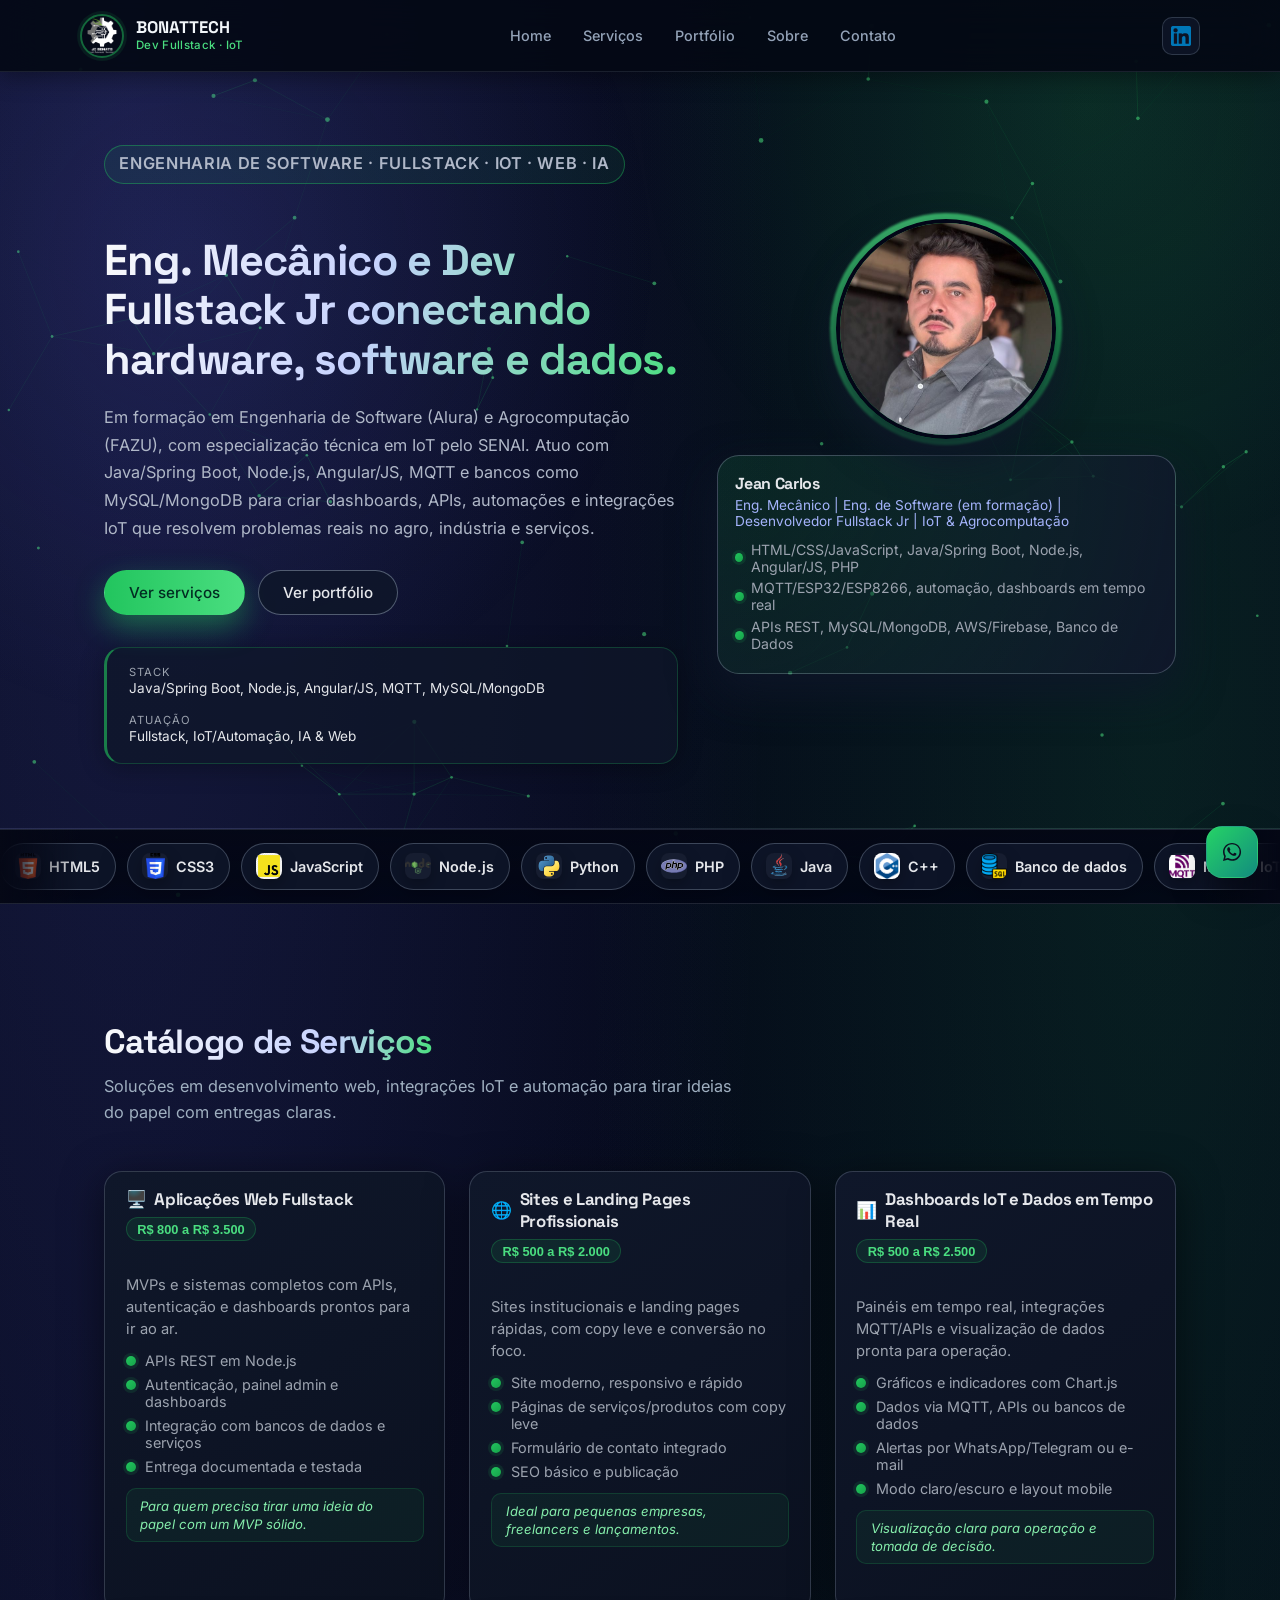
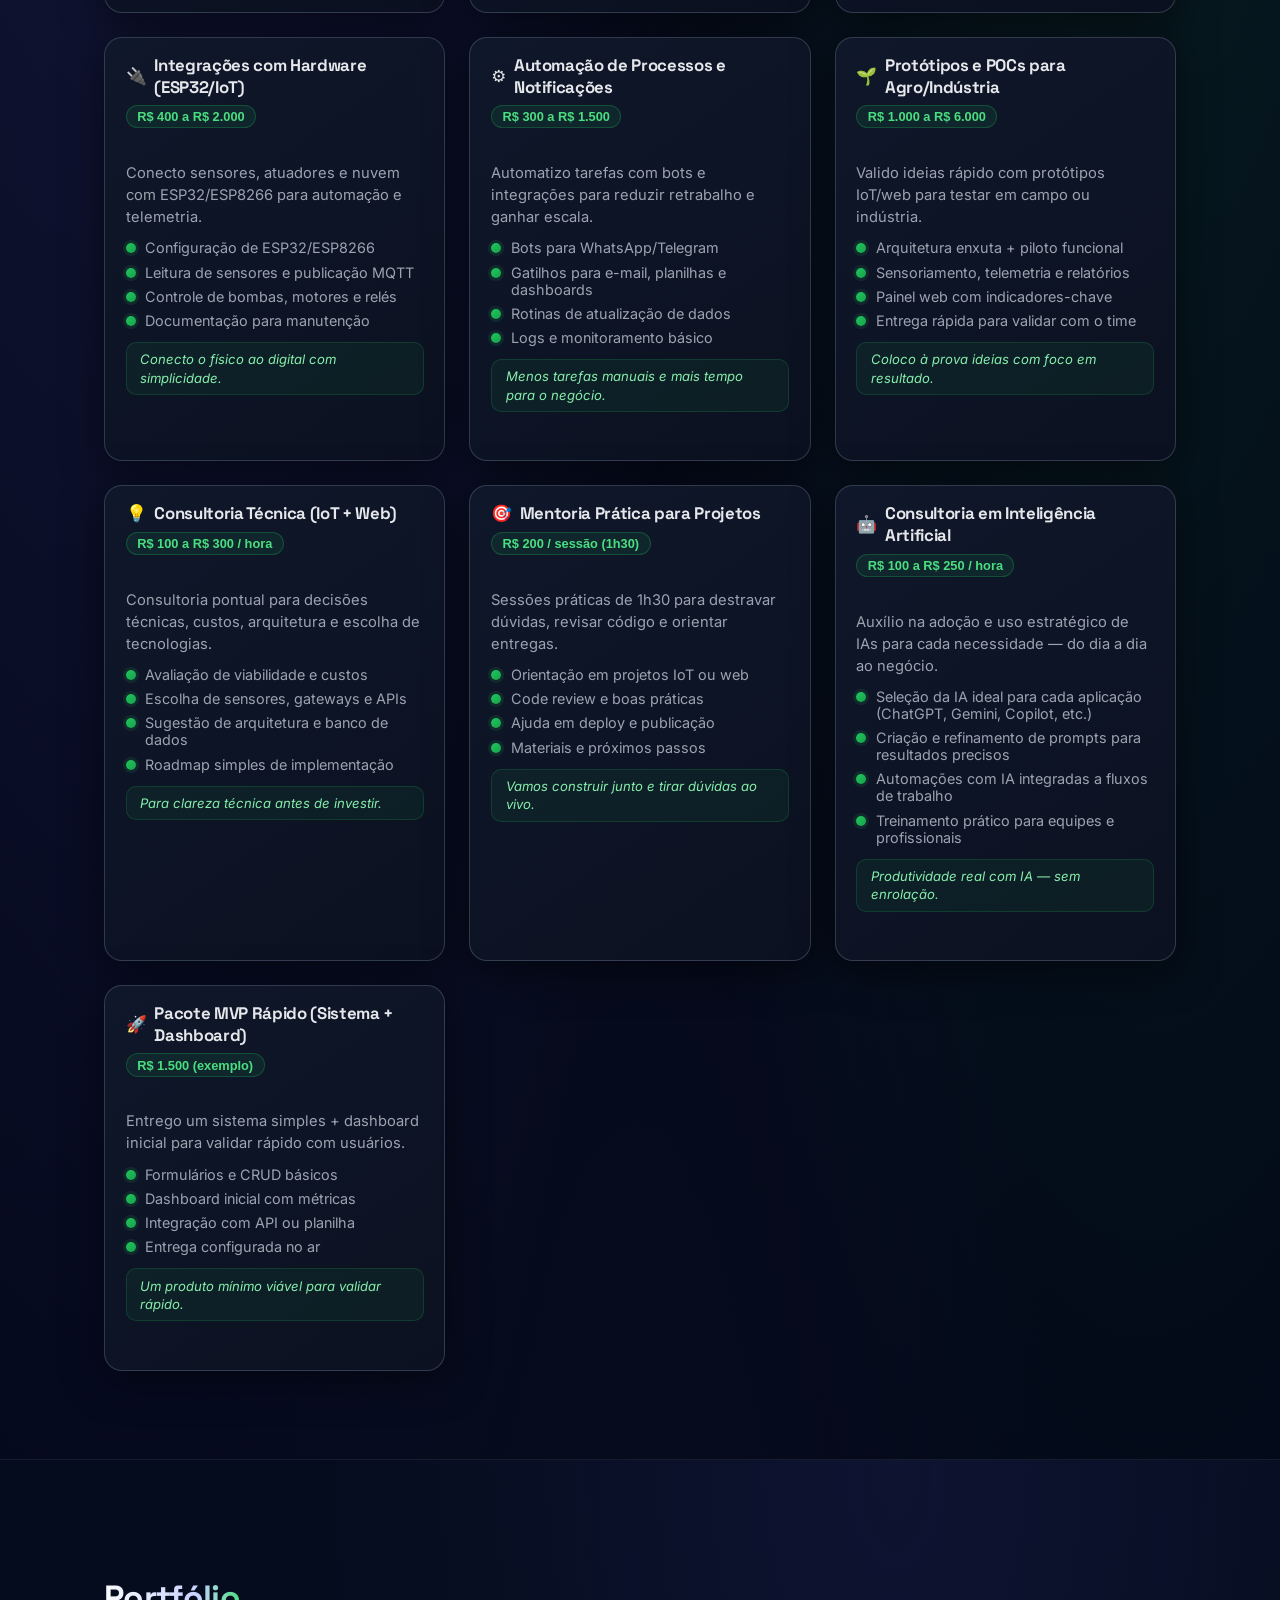
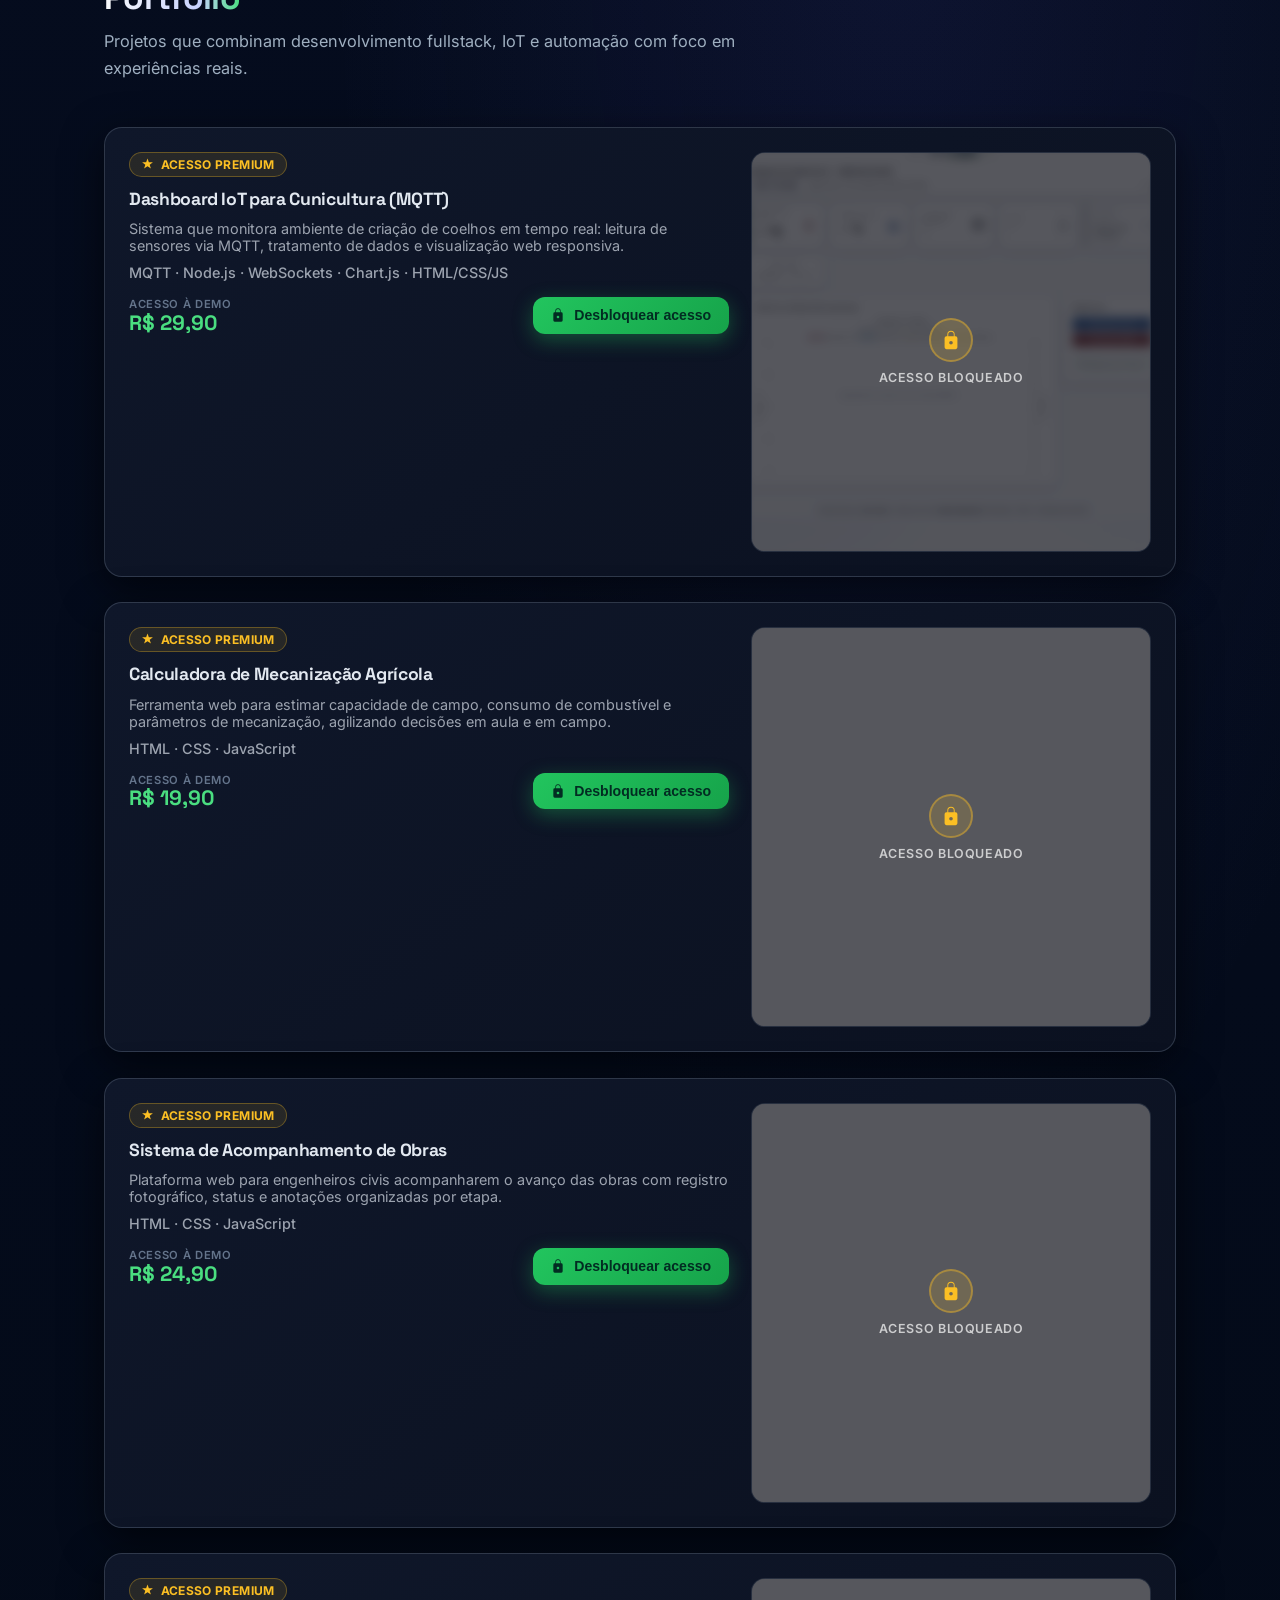
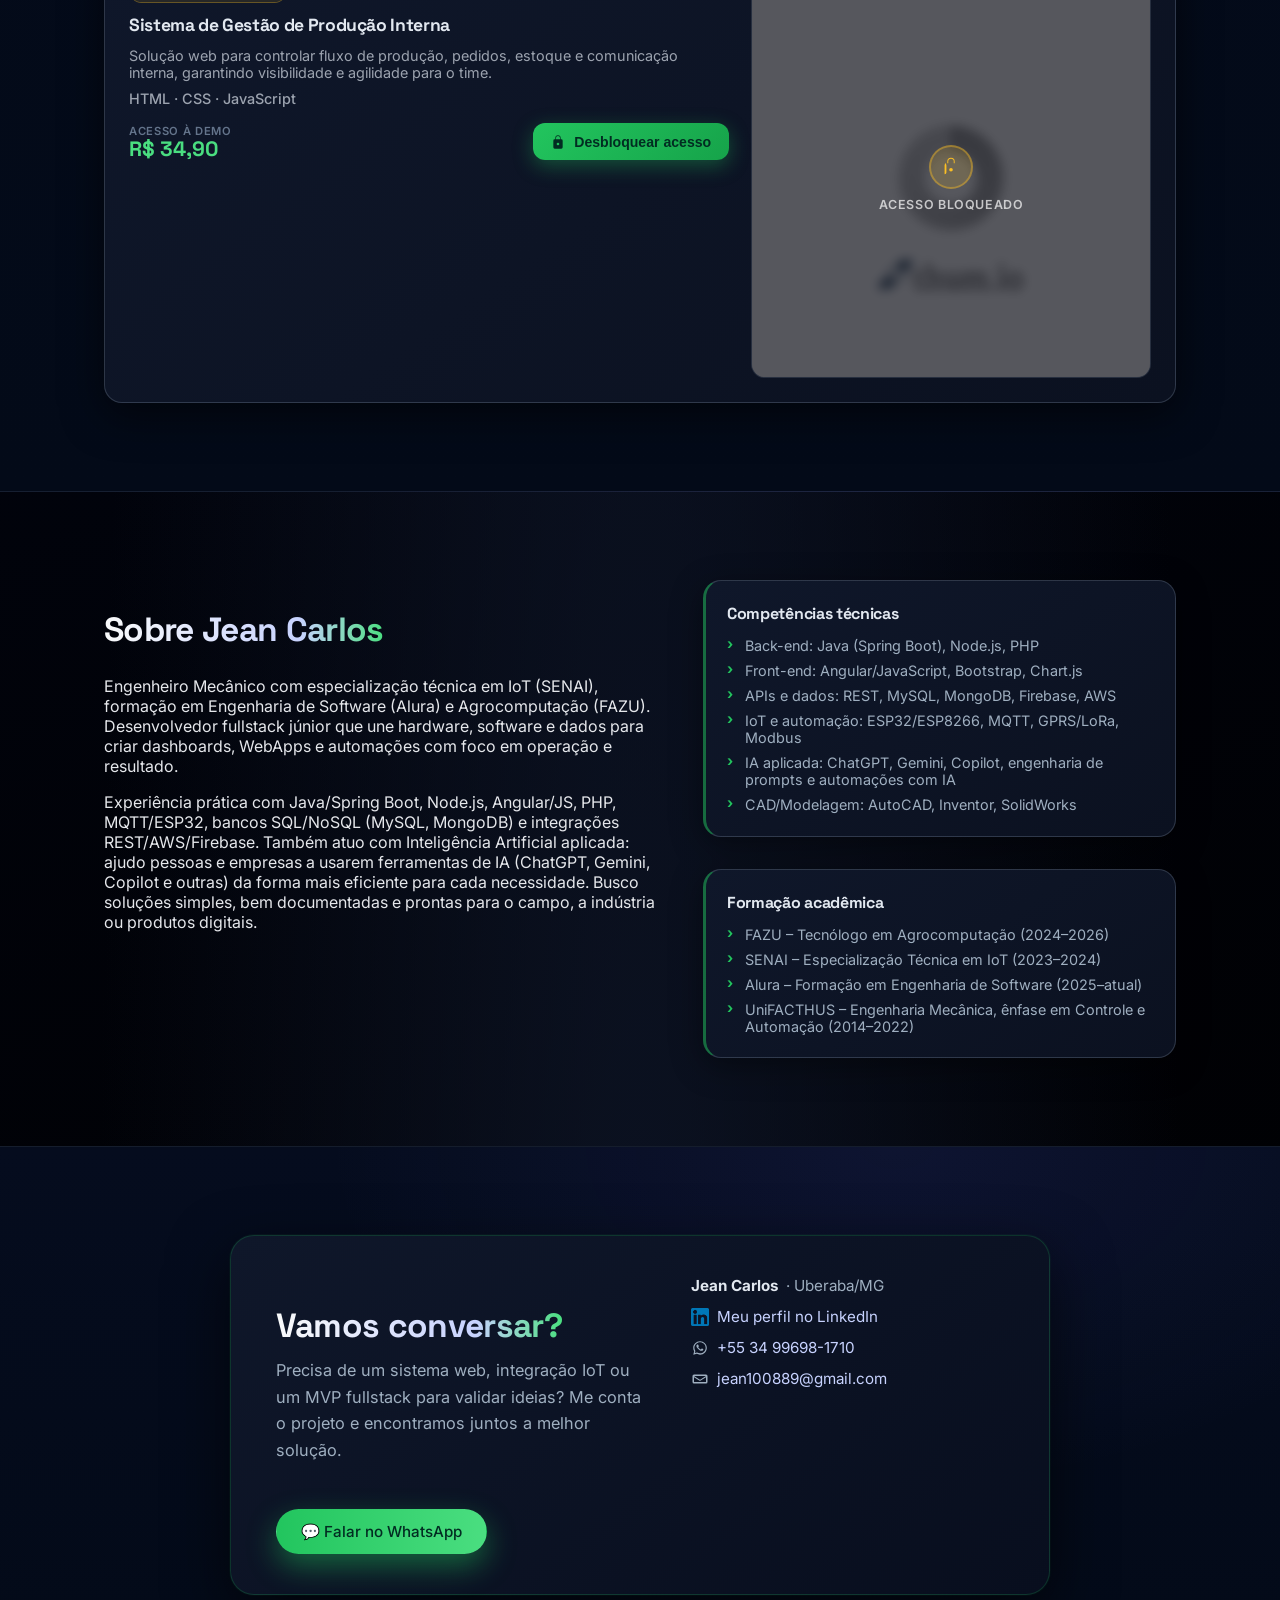
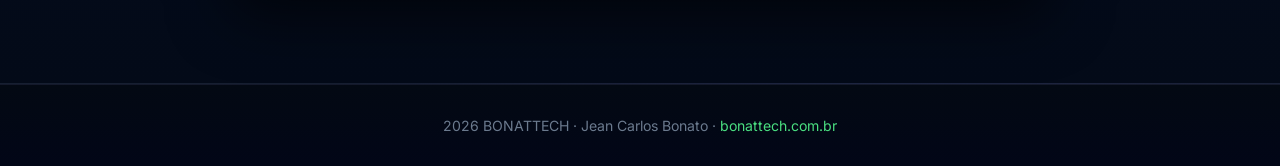
==== commit d79dd849: "Corrige bugs: overlay/modal fixo, navbar duplicado e gradiente do screensaver" ====
--- a/portfolio.html
+++ b/portfolio.html
@@ -76,10 +76,6 @@
           <svg class="nav-icon" viewBox="0 0 24 24" fill="currentColor"><path d="M10 20v-6h4v6h5v-8h3L12 3 2 12h3v8z"/></svg>
           Home
         </a>
-        <a class="nav-link" href="#hero" data-section="hero">
-          <svg class="nav-icon" viewBox="0 0 24 24" fill="currentColor"><path d="M12 3 3 10h2v9h5v-5h4v5h5v-9h2z"/></svg>
-          Portfólio
-        </a>
         <a class="nav-link" href="#services" data-section="services">
           <svg class="nav-icon" viewBox="0 0 24 24" fill="currentColor"><path d="M4 4h7v7H4V4zm9 0h7v7h-7V4zM4 13h7v7H4v-7zm9 0h7v7h-7v-7z"/></svg>
           Serviços
--- a/style.css
+++ b/style.css
@@ -279,7 +279,7 @@
 }
 
 /* Garante que tudo fica acima do canvas fixo */
-header, main, footer, .float-actions, .mobile-bar, .nav-overlay, .unlock-modal {
+header, main, footer, .float-actions, .mobile-bar {
   position: relative;
   z-index: 1;
 }
